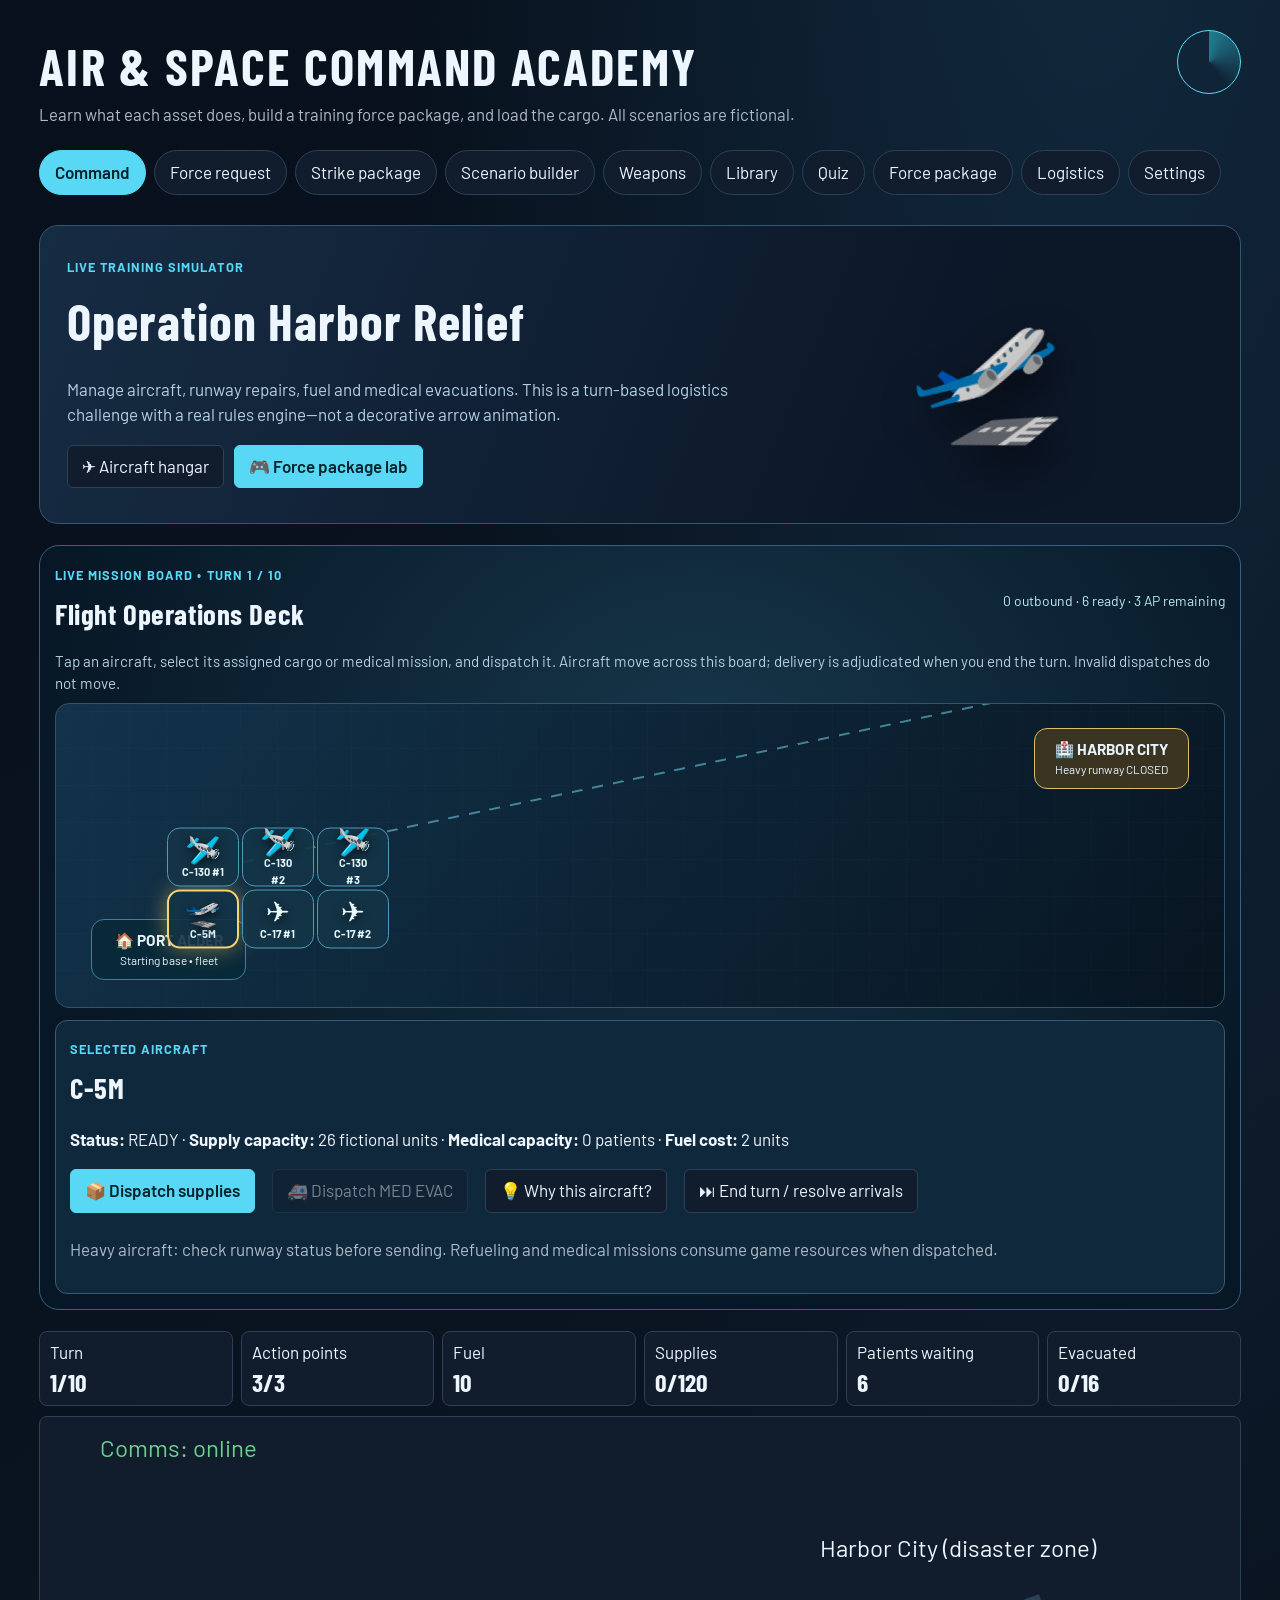
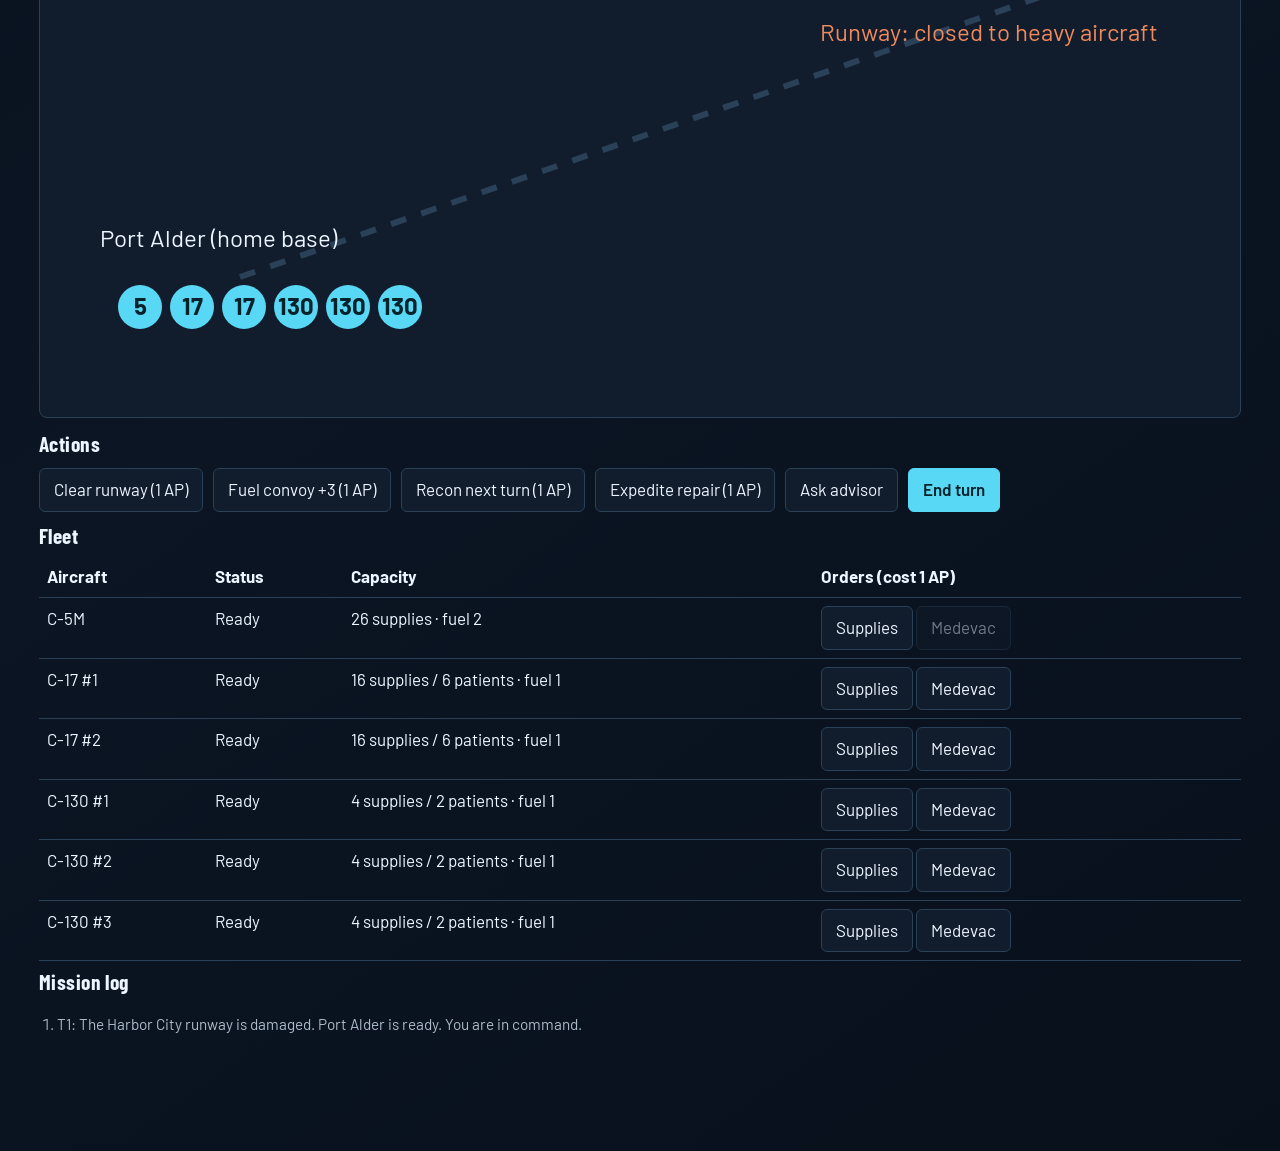
==== opt.html @ 73f82ad6 "Add playable opt.html flight operations game alongside index.html" ====
<!DOCTYPE html>
<html lang="en"><head><meta charset="utf-8"><title>Flight Operations | Air & Space Command Academy</title>
<meta name="viewport" content="width=device-width, initial-scale=1, viewport-fit=cover">
<link rel="stylesheet" href="https://fonts.googleapis.com/css2?family=Barlow+Condensed:wght@600;700&family=Barlow:wght@400;500;600&display=swap">
<style>
:root{--bg:#0b121b;--panel:#141e2b;--line:#2a3a4d;--tx:#e6edf5;--mut:#9fb0c4;--acc:#35d0e6;--ok:#6fcf8f;--bad:#f08a5d;--warn:#e8c75a;--fs:17px;color-scheme:dark;box-sizing:border-box;padding-top:env(safe-area-inset-top,0px);padding-bottom:env(safe-area-inset-bottom,0px)}
@media(prefers-color-scheme:dark){:root:not([data-theme=light]){--bg:#0b121b}}
:root[data-theme=light]{--bg:#eef2f6;--panel:#fff;--line:#c5d0dc;--tx:#14202e;--mut:#4a5d72;--acc:#066f82;--ok:#18793c;--bad:#b4491c;--warn:#8a6a00;color-scheme:light}
*{box-sizing:border-box}html{scroll-padding-top:env(safe-area-inset-top,0px)}
body{margin:0;background:var(--bg);color:var(--tx);font:var(--fs)/1.5 Barlow,system-ui,sans-serif}
h1,h2,h3{font-family:'Barlow Condensed',Impact,sans-serif;letter-spacing:.02em;margin:.2em 0}
h1{font-size:2.3em;line-height:1}h2{font-size:1.7em}h3{font-size:1.25em}
header{padding:18px 16px 8px;max-width:1100px;margin:auto}
header p{color:var(--mut);margin:.2em 0 0}
nav{display:flex;gap:6px;flex-wrap:wrap;max-width:1100px;margin:8px auto;padding:0 16px}
button,select{font:inherit;color:var(--tx);background:var(--panel);border:1px solid var(--line);border-radius:6px;padding:8px 14px;cursor:pointer}
button:hover{border-color:var(--acc)}button:focus-visible,select:focus-visible,[tabindex]:focus-visible{outline:3px solid var(--acc);outline-offset:2px}
button.on{background:var(--acc);color:#04222a;border-color:var(--acc);font-weight:600}
button:disabled{opacity:.45;cursor:not-allowed}
main{max-width:1100px;margin:auto;padding:8px 16px 60px}
.grid{display:grid;gap:12px;grid-template-columns:repeat(auto-fill,minmax(230px,1fr))}
.card{background:var(--panel);border:1px solid var(--line);border-radius:8px;padding:14px}
.card.sel{border-color:var(--acc)}
.tag{display:inline-block;font-size:.78em;padding:1px 8px;border:1px solid var(--line);border-radius:99px;color:var(--mut);margin:0 4px 4px 0}
.ok{color:var(--ok)}.bad{color:var(--bad)}.warn{color:var(--warn)}.mut{color:var(--mut)}
.row{display:flex;gap:10px;flex-wrap:wrap;align-items:center;margin:8px 0}
.two{display:grid;gap:14px;grid-template-columns:1fr 1fr}@media(max-width:720px){.two{grid-template-columns:1fr}}
.bar{height:14px;background:var(--line);border-radius:7px;overflow:hidden}.bar i{display:block;height:100%;background:var(--acc);transition:width .25s}
.bar i.over{background:var(--bad)}
table{width:100%;border-collapse:collapse}th,td{border-bottom:1px solid var(--line);padding:8px;text-align:left;vertical-align:top}
.opt{display:block;width:100%;text-align:left;margin:6px 0}
.opt.right{border-color:var(--ok)}.opt.wrong{border-color:var(--bad)}
.radar{width:64px;height:64px;border-radius:50%;border:1px solid var(--acc);background:conic-gradient(from 0deg,rgba(53,208,230,.5),transparent 40%);animation:sw 4s linear infinite;float:right}
@keyframes sw{to{transform:rotate(360deg)}}
.rm .radar{animation:none}@media(prefers-reduced-motion:reduce){.radar{animation:none}}
.rm .radar{animation:none}
.plane{transition:transform 1.6s ease-in-out}
.hud{display:grid;gap:8px;grid-template-columns:repeat(auto-fit,minmax(120px,1fr));margin-bottom:10px}.hud div{background:var(--panel);border:1px solid var(--line);border-radius:8px;padding:8px 10px}.hud b{display:block;font:700 1.5em 'Barlow Condensed',sans-serif}
.ev{border-left:4px solid var(--warn);background:var(--panel);padding:10px 14px;margin:8px 0;border-radius:0 8px 8px 0}.tip{border-left-color:var(--acc)}
.log{max-height:190px;overflow:auto;font-size:.9em;color:var(--mut);padding-left:18px}
.map{background:var(--panel);border:1px solid var(--line);border-radius:8px}.map text{fill:var(--tx);font:12px Barlow,sans-serif}

/* Air & Space Academy visual upgrade — aircraft imagery with accessible fallbacks */
:root{--bg:#080f1a;--panel:#111d2d;--line:#2a4158;--acc:#59d8f6;--tx:#edf5ff;--mut:#adbbca}
body{background:radial-gradient(ellipse at 85% -10%,rgba(40,105,146,.28),transparent 46%),linear-gradient(145deg,#07101b,#0b1523 60%,#08101b);min-height:100vh}
header{max-width:1250px;padding:30px 24px 15px}header h1{font-size:clamp(2.2rem,4vw,4.1rem);letter-spacing:.045em;text-transform:uppercase}header p{font-size:1.05rem}
nav,main{max-width:1250px}nav{gap:8px;padding:0 24px;margin-bottom:12px}nav button{border-radius:999px;padding:9px 15px}main{padding:18px 24px 100px}
.card{border-radius:15px;padding:18px;background:linear-gradient(145deg,rgba(24,42,61,.98),rgba(15,28,44,.98));box-shadow:0 10px 30px #0002}
button{transition:transform .16s,border-color .15s,background .15s}button:hover:not(:disabled){transform:translateY(-2px)}
.aircraft-grid{display:grid;grid-template-columns:repeat(auto-fit,minmax(265px,1fr));gap:17px;margin:18px 0}
.aircraft-card{padding:0;overflow:hidden;display:flex;flex-direction:column;min-height:385px;transition:transform .2s,box-shadow .2s}
.aircraft-card:hover{transform:translateY(-4px);box-shadow:0 20px 44px #0006}
.aircraft-photo{width:100%;height:175px;object-fit:cover;display:block;background:linear-gradient(145deg,#253951,#07101d)}
.aircraft-photo[hidden]{display:none}
.photo-wrap{position:relative;height:175px;overflow:hidden;background:radial-gradient(circle at 70% 10%,#345c7d,#0d1a2a 68%)}
.photo-fallback{position:absolute;inset:0;display:flex;align-items:center;justify-content:center;flex-direction:column;gap:8px;color:#d1e8fa}
.photo-fallback .silhouette{font-size:4.8rem;line-height:1;filter:drop-shadow(0 10px 16px #0008)}
.photo-wrap.has-image .photo-fallback{display:none}
.photo-credit{position:absolute;bottom:7px;right:9px;background:#0009;color:white;padding:2px 6px;border-radius:5px;font-size:.65rem}
.ac-body{padding:15px 16px;flex:1;display:flex;flex-direction:column;gap:6px}.ac-body h3{font-size:1.45rem;margin:0}
.ac-body p{margin:3px 0;font-size:.92rem}.ac-actions{margin-top:auto;padding-top:8px}
.pro-con{display:grid;grid-template-columns:1fr 1fr;gap:8px;margin:7px 0}.pro-con div{padding:9px;border:1px solid var(--line);border-radius:9px;font-size:.82rem;line-height:1.35}.pro-con .positive{background:#14382855}.pro-con .negative{background:#462b2355}
.ac-role{color:var(--acc);font-size:.8rem;font-weight:700;letter-spacing:.08em;text-transform:uppercase}
.ac-hero{padding:27px;border:1px solid #335673;border-radius:19px;background:linear-gradient(112deg,#162c43,#0c1728 75%);display:grid;grid-template-columns:1.5fr 1fr;gap:15px;align-items:center;margin-bottom:21px;overflow:hidden}
.ac-hero h2{font-size:clamp(1.9rem,4vw,3.2rem);margin:4px 0}.ac-hero p{color:#b4d0e4}.ac-hero-art{font-size:8rem;text-align:center;transform:rotate(-15deg);text-shadow:0 20px 40px #0009}
.mini-grid{display:grid;grid-template-columns:repeat(auto-fit,minmax(160px,1fr));gap:10px;margin:10px 0 20px}
.mini-grid button{padding:12px;text-align:left;border-radius:12px}.mini-grid .photo-wrap{height:105px;border-radius:8px;margin-bottom:9px}.mini-grid .photo-fallback .silhouette{font-size:3rem}
.glass-modal{position:fixed;inset:0;background:#02080dcc;z-index:100;display:flex;align-items:center;justify-content:center;padding:18px;backdrop-filter:blur(8px)}
.glass-modal .modal-panel{width:min(720px,100%);max-height:94vh;overflow:auto;border:1px solid #46748f;border-radius:20px;background:#122236;box-shadow:0 40px 100px #000c;padding:22px}
.glass-modal .photo-wrap{height:260px;border-radius:13px;margin:10px 0 15px}
.glass-modal .photo-fallback .silhouette{font-size:6rem}
.modal-head{display:flex;align-items:center;justify-content:space-between;gap:10px}
.toast-area{position:fixed;bottom:20px;right:20px;z-index:120;max-width:min(420px,90vw);pointer-events:none}.game-toast{background:#193a4b;border:1px solid #59d8f6;border-radius:13px;padding:13px 16px;margin-top:8px;box-shadow:0 16px 36px #0008;animation:toastin .24s ease both}
@keyframes toastin{from{transform:translateY(18px);opacity:0}to{transform:none;opacity:1}}
.stage-panel{padding:13px;border:1px solid #315371;border-radius:12px;background:#0b2031;margin:12px 0}
.stage-panel h3{margin-bottom:6px}.tag{border-color:#3e5a74}
.game-flag{background:linear-gradient(100deg,#204b66,#0e253b);padding:12px;border-radius:10px;margin:14px 0}
@media(max-width:700px){.ac-hero{grid-template-columns:1fr}.ac-hero-art{display:none}main{padding:12px 13px 70px}.pro-con{grid-template-columns:1fr}.aircraft-grid{grid-template-columns:1fr}header{padding:20px 14px 12px}}
@media(prefers-reduced-motion:reduce){.aircraft-card,.game-toast,button{animation:none;transition:none!important}}

/* Animated logistics flight deck: aircraft positions reflect the turn-based rules state. */
.flight-deck{margin:15px 0 21px;border:1px solid #37617e;background:radial-gradient(ellipse at 55% 28%,#17374b,#071725 72%);border-radius:20px;padding:15px;overflow:hidden}
.flight-deck h3{font-size:1.7em}.flight-deck-header{display:flex;flex-wrap:wrap;justify-content:space-between;gap:10px;align-items:center}
.flight-stage{position:relative;min-height:305px;border-radius:14px;background:repeating-linear-gradient(0deg,transparent,transparent 36px,#ffffff07 37px),repeating-linear-gradient(90deg,transparent,transparent 36px,#ffffff07 37px),linear-gradient(125deg,#12334b,#081521);border:1px solid #31556c;overflow:hidden}
.flight-route{position:absolute;left:16%;top:52%;width:69%;height:2px;background:repeating-linear-gradient(90deg,#76d9ee 0,#76d9ee 11px,transparent 11px,transparent 21px);transform:rotate(-12deg);opacity:.53;transform-origin:left}
.airbase-node{position:absolute;left:3%;bottom:9%;width:26%;max-width:155px;text-align:center;border:1px solid #37839a;border-radius:13px;background:#082939e8;padding:9px;color:#e7f4ff}
.airbase-node.destination{left:auto;right:3%;top:8%;bottom:auto;border-color:#ddbb68;background:#423820df}
.airbase-node strong{display:block;font-size:.9em}.airbase-node small{display:block;font-size:.7em}
.flight-token{position:absolute;width:72px;height:59px;border:1px solid #4f9bb7;border-radius:13px;color:#e7fbff;background:#143447e8;display:flex;flex-direction:column;align-items:center;justify-content:center;cursor:pointer;transform:translate(-50%,-50%);transition:box-shadow .2s,border-color .2s;z-index:2}
.flight-token:hover,.flight-token:focus-visible{box-shadow:0 0 0 3px #55d0e788;border-color:#8eebf7}.flight-token.selected{border:2px solid #f8d374;box-shadow:0 0 22px #f8d37477}
.flight-token .jet{font-size:1.8rem;line-height:1;display:block;filter:drop-shadow(0 3px 4px #0009)}.flight-token small{font-weight:700;font-size:.69rem}
.flight-token.outbound{animation:flyout 3.2s ease-in-out both;border-color:#6acb86}.flight-token.returning{animation:flyback 2.4s ease-in-out both;border-color:#f1cb71}
@keyframes flyout{from{left:19%;top:71%}to{left:78%;top:34%}}
@keyframes flyback{from{left:78%;top:34%}to{left:19%;top:71%}}
@media(prefers-reduced-motion:reduce){.flight-token.outbound,.flight-token.returning,.rm .flight-token{animation:none!important}}
.flight-detail{border:1px solid #395a72;border-radius:12px;padding:14px;background:#10283b;margin-top:12px}
.flight-detail button{margin-right:7px;margin-bottom:7px}.flight-hint{margin:8px 0;color:#b7cfdf;font-size:.89em}
.flight-status{font-size:.82em;color:#bce9f2}
@media(max-width:650px){.flight-stage{min-height:265px}.airbase-node{font-size:.7em;width:31%}.flight-token{width:56px;height:51px}.flight-token .jet{font-size:1.35rem}.flight-token small{font-size:.6rem}}
</style></head><body>
<header><div class="radar" aria-hidden="true"></div><h1>Air &amp; Space Command Academy</h1>
<p>Learn what each asset does, build a training force package, and load the cargo. All scenarios are fictional.</p></header>
<nav id="nav" aria-label="Main"></nav>
<main id="app" aria-live="polite"></main>
<script>
/* ---------- DATA (public-source facts only; unknowns are marked) ---------- */
const A=[
["f16","F-16 Fighting Falcon","Fighters","Multirole fighter","A flexible fighter.","fighter","Flexible; many mission types.","Short on range compared with big aircraft; needs tankers for long trips.","Fuel, maintenance, communications"],
["f15c","F-15C Eagle","Fighters","Air superiority","Fights other aircraft in the air.","fighter","Built to win air-to-air fights.","Not a cargo or ground-support aircraft.","Fuel, airborne warning, communications"],
["f15e","F-15E Strike Eagle","Fighters","Multirole strike","Fighter and ground-strike aircraft.","fighter","Does air-to-air and ground attack.","Heavier and more support-hungry than a single-role fighter.","Fuel, maintenance, communications"],
["f22","F-22 Raptor","Fighters","Air dominance (stealth)","Stealth fighter that wins the air fight.","fighter","Stealth and sensors.","Limited numbers; high support demand.","Fuel, maintenance, command and control"],
["f35","F-35 Lightning II","Fighters","Stealth multirole","Stealth fighter with advanced sensors.","fighter","Stealth plus strong sensors and data sharing.","Complex maintenance.","Fuel, maintenance, data links"],
["a10","A-10 Thunderbolt II","Fighters","Close air support","Helps troops on the ground.","fighter","Built to support ground forces.","Needs a friendly air picture; not for contested skies.","Fuel, ground coordination"],
["mq9","MQ-9 Reaper","ISR","ISR and strike","Uncrewed aircraft that watches, and can carry weapons.","isr","Long endurance without a crew onboard.","Slow; needs communications links.","Ground control, communications"],
["u2","U-2S Dragon Lady","ISR","High-altitude reconnaissance","The high flyer.","isr","Very high altitude viewpoint.","Demanding to fly and support.","Ground station, maintenance"],
["rc135","RC-135V/W Rivet Joint","ISR","Signals intelligence","Collects electronic signals.","isr","Detects, identifies and locates emissions.","Cannot see ground vehicles.","Fuel, analysts, communications"],
["rc135s","RC-135S Cobra Ball","ISR","Ballistic missile intelligence","Watches missiles in flight.","isr","Specialized missile-flight collection.","Narrow mission set.","Fuel, analysts"],
["e3","E-3 AWACS","Command & control","Airborne warning and control","Eyes in the sky: watches aircraft.","c2","Wide air picture and battle management.","Large, high-value aircraft needing protection.","Tankers, fighters, communications"],
["e7","E-7 Wedgetail","Command & control","Airborne early warning and control","Modern flying radar.","c2","Modern radar and battle management.","Not in older exercises such as historical AFEX.","Tankers, communications"],
["b52","B-52H Stratofortress","Bombers","Long-range strategic bomber","Large, long-range bomber.","bomber","Very long range.","Needs tankers and a defended airspace.","Fuel, maintenance"],
["b1","B-1B Lancer","Bombers","Supersonic conventional bomber","Fast heavy bomber.","bomber","Speed and large payload.","Needs tankers and maintenance.","Fuel, maintenance"],
["b2","B-2 Spirit","Bombers","Stealth bomber","Harder-to-detect bomber.","bomber","Low observable.","Few aircraft; heavy upkeep.","Maintenance, shelters"],
["b21","B-21 Raider","Bombers","Next-generation stealth bomber","Future stealth bomber. Payload: Not publicly disclosed.","bomber","Future capability.","Many specifications: Not publicly disclosed.","Not publicly disclosed"],
["c5","C-5M Super Galaxy","Mobility","Oversized strategic airlift","Carries the biggest loads. Published max payload: 281,001 lb.","airlift","Oversized cargo; nose and rear loading.","Needs large airfields and lots of support. Max payload is not on every flight.","Large runway, cargo handlers"],
["c17","C-17 Globemaster III","Mobility","Strategic and tactical airlift","Heavy lifter that can use shorter runways. Published max payload: 170,900 lb.","airlift medevac","Heavy cargo with more airfield flexibility.","Carries less than a C-5.","Runway, cargo handlers"],
["c130","C-130J-30 Super Hercules","Mobility","Tactical airlift","Smaller airlifter for rough, short fields. Published max payload: 44,000 lb.","airlift","Works at austere airfields.","Small payload; no oversized cargo.","Cargo handlers"],
["kc135","KC-135 Stratotanker","Mobility","Aerial refueling","Gas station in the sky.","tanker","Extends range of other aircraft.","Fuel must be managed; needs a safe track.","Fuel, airfield"],
["kc46","KC-46A Pegasus","Mobility","Refueling, cargo, aeromedical","Tanker that can also carry cargo and patients. Fuel 212,299 lb; cargo up to 65,000 lb.","tanker airlift medevac","Several jobs in one airframe.","Fuel and cargo trade off.","Fuel, airfield"],
["hh60","HH-60G Pave Hawk","Mobility","Combat rescue","Helicopter that brings isolated people home.","rescue","Reaches people with no runway.","Short range; needs refueling and escort.","Tanker, medical reception"],
["cv22","CV-22 Osprey","Mobility","Special operations transport","Tiltrotor: flies far like a plane, lands like a helicopter.","rescue airlift","Long-range tiltrotor.","Small cargo capacity.","Tanker, maintenance"],
["gps","GPS","Space","Position, navigation, timing","Answers: where am I?","space","Global position and timing.","A receiver needs signals from at least four satellites.","Receivers, ground control"],
["sbirs","SBIRS","Space","Missile warning","Detects missile launches.","space","Early warning from orbit.","Warns; it does not communicate or navigate.","Ground processing"],
["aehf","AEHF","Space","Protected satellite communications","Secure, jam-resistant satellite comms.","comms","Anti-jam; resilient.","Needs compatible terminals.","Ground terminals"],
["l16","Link 16","Space","Tactical data sharing","Shared tactical picture.","comms","Encrypted, jam-resistant data sharing.","Mostly line-of-sight; platforms need terminals.","Compatible terminals"]
].map(a=>({id:a[0],name:a[1],cat:a[2],job:a[3],easy:a[4],tags:a[5].split(" "),pro:a[6],con:a[7],sup:a[8]}));
const byId=Object.fromEntries(A.map(a=>[a.id,a]));
const CATS=["All",...new Set(A.map(a=>a.cat))];
const MISSIONS=[
{t:"Humanitarian disaster relief",b:"A fictional storm has cut road access to a coastal region. Deliver food, water and medical supplies and move the injured.",need:[["airlift","Airlift to move supplies"],["medevac","Aeromedical capability for patients"],["comms","Communications so receiving teams are coordinated"]],bad:["fighter","bomber"]},
{t:"ISR collection",b:"A commander needs long-endurance observation of a fictional region, with findings reported quickly.",need:[["isr","A collection asset"],["c2","Command and control to manage the picture"],["comms","A communications path to deliver the report"]],bad:["bomber","airlift"]},
{t:"Personnel recovery",b:"A fictional crew is isolated far from any runway. Recover them and get them to medical care.",need:[["rescue","A recovery asset"],["tanker","Refueling to extend reach"],["isr","ISR to locate the people"],["c2","Command and control to coordinate"]],bad:["bomber"]}];
const CARGO=[["Water pallets",30000,0],["Food pallets",24000,0],["Medical supplies",8000,0],["Generator set",12000,0],["Tall utility vehicle",20000,1],["Heavy loader",90000,1],["Field kitchen",14000,0]];
const CAP={c5:281001,c17:170900,c130:44000};
const AF={maj:["Major airfield","Accepts all three aircraft.",["c5","c17","c130"],0],sh:["Short regional runway","C-17 and C-130 only.",["c17","c130"],0],aus:["Austere strip","C-130 only.",["c130"],0]};

/* ---------- STATE ---------- */
const $=s=>document.querySelector(s);
let P={best:0,answered:0,correct:0,missed:[],text:17,rm:0,light:0};
try{Object.assign(P,JSON.parse(localStorage.getItem("asa")||"{}"))}catch(e){}
const save=()=>{try{localStorage.setItem("asa",JSON.stringify(P))}catch(e){}};
const S={view:"cmd",cat:"All",open:null,beg:true,cmp:[],q:null,m:0,picks:[],res:null,ac:"c130",af:"maj",load:[],lres:null};
const esc=s=>String(s).replace(/[&<>"]/g,c=>({"&":"&amp;","<":"&lt;",">":"&gt;",'"':"&quot;"}[c]));
const lb=n=>n.toLocaleString("en-US")+" lb";
const shuf=a=>{a=a.slice();for(let i=a.length-1;i>0;i--){const j=Math.random()*(i+1)|0;[a[i],a[j]]=[a[j],a[i]]}return a};
function apply(){document.documentElement.style.setProperty("--fs",P.text+"px");document.documentElement.dataset.theme=P.light?"light":"dark";document.body.classList.toggle("rm",!!P.rm)}

/* ---------- VIEWS ---------- */
const V={
hangar(){const list=A.filter(a=>S.cat=="All"||a.cat==S.cat);
let h=`<div class="row"><label>Category <select data-chg="cat">${CATS.map(c=>`<option${c==S.cat?" selected":""}>${c}</option>`).join("")}</select></label>
<button data-act="beg" class="${S.beg?"on":""}" aria-pressed="${S.beg}">Beginner explanations: ${S.beg?"on":"off"}</button></div>`;
if(S.cmp.length)h+=cmpTable();
h+=`<div class="grid">`+list.map(a=>`<div class="card ${S.open==a.id?"sel":""}"><h3>${esc(a.name)}</h3><span class="tag">${a.cat}</span>
<p>${S.beg?esc(a.easy):esc(a.job)}</p><div class="row"><button data-act="open" data-id="${a.id}">Inspect</button>
<button data-act="cmp" data-id="${a.id}" aria-pressed="${S.cmp.includes(a.id)}" class="${S.cmp.includes(a.id)?"on":""}">${S.cmp.includes(a.id)?"Remove":"Compare"}</button></div></div>`).join("")+`</div>`;
if(S.open){const a=byId[S.open];h+=`<div class="card" style="margin-top:14px" id="detail" tabindex="-1"><h2>${esc(a.name)}</h2>
<p><b>Job:</b> ${esc(a.job)}</p><p><b>In plain English:</b> ${esc(a.easy)}</p>
<div class="two"><div><h3 class="ok">Good at</h3><p>${esc(a.pro)}</p></div><div><h3 class="bad">Limitations</h3><p>${esc(a.con)}</p></div></div>
<p><b>Support it needs:</b> ${esc(a.sup)}</p><p class="mut">Where a figure is not listed, it is not publicly disclosed here. Verify numbers against official sources before using them in class.</p>
<div class="row"><button data-act="quizone" data-id="${a.id}">Test me on this</button><button data-act="close">Close</button></div></div>`}
return h},
quiz(){const q=S.q;
if(!q)return `<div class="card"><h2>Quiz</h2><p>Best score: ${P.best}% · Lifetime: ${P.correct}/${P.answered} correct</p><div class="row"><button class="on" data-act="qstart">Start 10 questions</button>${P.missed.length?`<button data-act="qmissed">Review ${P.missed.length} missed</button>`:""}</div></div>`;
if(q.i>=q.items.length){const pct=Math.round(q.score/q.items.length*100);return `<div class="card"><h2>Finished: ${q.score}/${q.items.length} (${pct}%)</h2><p>${pct>=80?"Strong work. Try the force package builder next.":"Review the missed assets in the Library, then retry."}</p><div class="row"><button class="on" data-act="qstart">Try again</button><button data-act="qclose">Done</button></div></div>`}
const it=q.items[q.i],a=byId[it.id];
return `<div class="card"><p class="mut">Question ${q.i+1} of ${q.items.length}</p><h2>What is the primary job of the ${esc(a.name)}?</h2>
${it.opts.map((o,k)=>{const L="ABCD"[k];let c="";if(q.done){if(o==a.job)c="right";else if(k==q.pick)c="wrong"}
return `<button class="opt ${c}" data-act="ans" data-k="${k}" ${q.done?"disabled":""}>${L}. ${esc(o)}</button>`}).join("")}
${q.done?`<p class="${q.pick!=null&&it.opts[q.pick]==a.job?"ok":"bad"}"><b>${it.opts[q.pick]==a.job?"Correct.":"Not quite."}</b> ${esc(a.easy)} Limitation to remember: ${esc(a.con)}</p><div class="row">${q.i>0?`<button data-act="qprev">Previous</button>`:""}<button class="on" data-act="qnext">Next</button></div>`:`<p class="mut">Pick the best answer. The explanation appears after you submit.</p>`}</div>`},
build(){const m=MISSIONS[S.m];
let h=`<div class="row"><label>Mission <select data-chg="m">${MISSIONS.map((x,i)=>`<option value="${i}"${i==S.m?" selected":""}>${x.t}</option>`).join("")}</select></label></div>
<div class="card"><h3>Brief</h3><p>${m.b}</p><p class="mut">Needs: ${m.need.map(n=>n[1]).join("; ")}.</p></div>
<h3>Your package (${S.picks.length})</h3><div class="row">${S.picks.length?S.picks.map(id=>`<button data-act="pick" data-id="${id}" class="on">${esc(byId[id].name)} ✕</button>`).join(""):`<span class="mut">Select assets below. Activate a selected asset to remove it.</span>`}</div>
<div class="row"><button class="on" data-act="assess" ${S.picks.length?"":"disabled"}>Submit for assessment</button><button data-act="clearpk">Clear</button></div>`;
if(S.res)h+=S.res;
h+=`<h3>Available assets</h3><div class="row">`+A.map(a=>`<button data-act="pick" data-id="${a.id}" aria-pressed="${S.picks.includes(a.id)}" class="${S.picks.includes(a.id)?"on":""}">${esc(a.name)}</button>`).join("")+`</div>`;return h},
logi(){const ac=S.ac,af=AF[S.af],cap=CAP[ac],tot=S.load.reduce((s,i)=>s+CARGO[i][1],0),pct=Math.min(100,tot/cap*100);
const ok=af[2].includes(ac);
let h=`<div class="row"><label>Aircraft <select data-chg="ac">${[["c5","C-5M"],["c17","C-17"],["c130","C-130J-30"]].map(x=>`<option value="${x[0]}"${x[0]==ac?" selected":""}>${x[1]}</option>`).join("")}</select></label>
<label>Destination <select data-chg="af">${Object.entries(AF).map(([k,v])=>`<option value="${k}"${k==S.af?" selected":""}>${v[0]}</option>`).join("")}</select></label></div>
<p class="${ok?"ok":"bad"}">${af[0]}: ${af[1]} ${ok?"This aircraft can land here.":"This aircraft cannot land here."}</p>
<p>Load: <b>${lb(tot)}</b> of ${lb(cap)} published maximum payload. <span class="mut">Cargo weights here are fictional; real payload varies by flight.</span></p>
<div class="bar" role="progressbar" aria-valuenow="${Math.round(pct)}" aria-valuemin="0" aria-valuemax="100"><i class="${tot>cap?"over":""}" style="width:${pct}%"></i></div>
<div class="grid" style="margin-top:12px">`+CARGO.map((c,i)=>{const on=S.load.includes(i);return `<div class="card ${on?"sel":""}"><b>${c[0]}</b><br>${lb(c[1])} ${c[2]?`<span class="tag">oversized</span>`:""}<div class="row"><button data-act="load" data-i="${i}" class="${on?"on":""}">${on?"Unload":"Load"}</button></div></div>`}).join("")+`</div>
<div class="row"><button class="on" data-act="launch" ${S.load.length?"":"disabled"}>Launch mission</button><button data-act="clearload">Clear load</button></div>`;
if(S.lres)h+=S.lres;
return h},
cmd(){return cmdView()},
settings(){return `<div class="card"><h2>Settings</h2><div class="row"><button data-act="tsm">Text smaller</button><button data-act="tlg">Text larger</button><span class="mut">Size ${P.text}px</span></div>
<div class="row"><button data-act="rm" aria-pressed="${!!P.rm}" class="${P.rm?"on":""}">Reduced motion: ${P.rm?"on":"off"}</button><button data-act="light" aria-pressed="${!!P.light}" class="${P.light?"on":""}">Light theme: ${P.light?"on":"off"}</button></div>
<div class="row"><button data-act="reset">Reset saved progress</button></div></div>
<div class="card" style="margin-top:12px"><h3>Roadmap</h3><p>This build covers the first milestone: library, compare, quiz, package builder and logistics. Next: 3D hangar, scenario files, simulation with seeded events, multiplayer.</p><p class="mut">Public build contains only fictional scenarios. Keep restricted exercise materials out of it.</p></div>`}
};
function cmpTable(){const rows=[["Job","job"],["Plain English","easy"],["Good at","pro"],["Limitations","con"],["Needs","sup"]];
return `<div class="card" style="margin-bottom:12px;overflow-x:auto"><h3>Comparison</h3><table><tr><th></th>${S.cmp.map(id=>`<th>${esc(byId[id].name)}</th>`).join("")}</tr>${rows.map(r=>`<tr><th>${r[0]}</th>${S.cmp.map(id=>`<td>${esc(byId[id][r[1]])}</td>`).join("")}</tr>`).join("")}</table></div>`}

/* ---------- RULES ---------- */
function assess(){const m=MISSIONS[S.m],cov=new Set(S.picks.flatMap(id=>byId[id].tags));
const got=m.need.filter(n=>cov.has(n[0])),miss=m.need.filter(n=>!cov.has(n[0]));
const needT=m.need.map(n=>n[0]);
const extra=S.picks.filter(id=>byId[id].tags.some(t=>m.bad.includes(t))||!byId[id].tags.some(t=>needT.includes(t)));
const score=Math.round(got.length/m.need.length*100-extra.length*10);
S.res=`<div class="card" style="margin:12px 0"><h3>Assessment: ${Math.max(0,score)}%</h3>
<p class="ok"><b>Matches the mission:</b> ${got.length?got.map(n=>n[1]).join("; "):"none yet"}.</p>
<p class="bad"><b>Missing:</b> ${miss.length?miss.map(n=>n[1]).join("; "):"nothing required."}</p>
<p class="warn"><b>Little value here:</b> ${extra.length?extra.map(id=>byId[id].name).join(", ")+". These add little to this objective.":"none."}</p>
<p class="mut">Training feedback only. Real packages depend on orders, threats and available specifications.</p></div>`}
function launch(){const ac=S.ac,af=AF[S.af],cap=CAP[ac],tot=S.load.reduce((s,i)=>s+CARGO[i][1],0),errs=[];
if(!af[2].includes(ac))errs.push(`The ${byId[ac].name} cannot operate from the ${af[0].toLowerCase()}.`);
if(tot>cap)errs.push(`Load is ${lb(tot-cap)} over the payload limit.`);
if(ac=="c130"&&S.load.some(i=>CARGO[i][2]))errs.push("Oversized cargo does not fit a C-130J-30 in this game.");
if(errs.length){S.lres=`<div class="card" style="margin-top:12px"><h3 class="bad">Launch rejected</h3><ul>${errs.map(e=>`<li>${e}</li>`).join("")}</ul><p>Nothing departed. Change the aircraft, destination or load and try again.</p></div>`;return}
S.lres=`<div class="card" style="margin-top:12px"><h3 class="ok">Delivered</h3><svg viewBox="0 0 400 60" width="100%" role="img" aria-label="Aircraft flying from origin to destination"><line x1="20" y1="40" x2="380" y2="40" stroke="var(--line)" stroke-dasharray="4"/><g class="plane" id="pl" style="transform:translateX(0)"><path d="M10 40 l22-8 l-4 8 l4 8z" fill="var(--acc)"/></g></svg>
<p>${S.load.length} items, ${lb(tot)}, delivered once. Inventory updated.</p><p class="mut">Takeaway: the best aircraft depends on cargo, runway and support, not just maximum payload.</p></div>`;
S.anim=1}

/* ---------- QUIZ ---------- */
function mkQ(ids){const items=shuf(ids).slice(0,10).map(id=>{const a=byId[id];const others=shuf([...new Set(A.filter(x=>x.job!=a.job).map(x=>x.job))]).slice(0,3);return{id,opts:shuf([a.job,...others])}});return{items,i:0,score:0,done:false,pick:null,ids}}

/* ---------- EVENTS ---------- */
document.addEventListener("click",e=>{const b=e.target.closest("[data-act],[data-v]");if(!b)return;
if(b.dataset.v){S.view=b.dataset.v;return draw()}
const a=b.dataset.act,id=b.dataset.id;
const F={
...CMDF,...FPF,...SBF,...FRF,beg:()=>S.beg=!S.beg,open:()=>{S.open=id;S.focus="detail"},close:()=>S.open=null,
cmp:()=>{S.cmp=S.cmp.includes(id)?S.cmp.filter(x=>x!=id):[...S.cmp,id].slice(-3)},
quizone:()=>{S.q=mkQ([id,...shuf(A.map(x=>x.id)).slice(0,9)]);S.q.items[0]=S.q.items.find(x=>x.id==id)||S.q.items[0];S.view="quiz"},
qstart:()=>S.q=mkQ(A.map(x=>x.id)),qmissed:()=>S.q=mkQ(P.missed),qclose:()=>S.q=null,
ans:()=>{const q=S.q;if(q.done)return;q.pick=+b.dataset.k;q.done=true;const it=q.items[q.i],ok=it.opts[q.pick]==byId[it.id].job;P.answered++;
if(ok){q.score++;P.correct++;P.missed=P.missed.filter(x=>x!=it.id)}else if(!P.missed.includes(it.id))P.missed.push(it.id);
if(q.i==q.items.length-1)P.best=Math.max(P.best,Math.round(q.score/q.items.length*100));save()},
qnext:()=>{S.q.i++;S.q.done=false;S.q.pick=null},qprev:()=>{S.q.i--;S.q.done=true},
pick:()=>{S.picks=S.picks.includes(id)?S.picks.filter(x=>x!=id):[...S.picks,id];S.res=null},clearpk:()=>{S.picks=[];S.res=null},assess,
load:()=>{const i=+b.dataset.i;S.load=S.load.includes(i)?S.load.filter(x=>x!=i):[...S.load,i];S.lres=null},clearload:()=>{S.load=[];S.lres=null},launch,
tsm:()=>{P.text=Math.max(14,P.text-1);save()},tlg:()=>{P.text=Math.min(26,P.text+1);save()},
rm:()=>{P.rm^=1;save()},light:()=>{P.light^=1;save()},
reset:()=>{if(confirm("Reset all saved progress?")){P={best:0,answered:0,correct:0,missed:[],text:17,rm:0,light:0};save()}}};
S.b=b;if(F[a]){F[a]();draw()}});
document.addEventListener("change",e=>{const k=e.target.dataset.chg;if(!k)return;const v=e.target.value;
if(k=="wa"){S.wa=v;S.ww=[]}if(k=="pm"){clearInterval(window.T);FP=newFP(+v)}if(k=="sd_t")S.sd.t=v;if(k=="sd_b")S.sd.b=v;if(k=="sd_e")S.sd.e=v;if(k=="frs")FR=newFR(+v);if(k.startsWith("frl:")){FR.load[k.slice(4)]=v;FR.res=null}if(k=="cat")S.cat=v;if(k=="m"){S.m=+v;S.res=null;S.picks=[]}if(k=="ac"){S.ac=v;S.lres=null}if(k=="af"){S.af=v;S.lres=null}draw()});

/* ---------- COMMAND GAME ---------- */
let G=null;
const rng=s=>()=>{s|=0;s=s+0x6D2B79F5|0;let t=Math.imul(s^s>>>15,1|s);t=t+Math.imul(t^t>>>7,61|t)^t;return((t^t>>>14)>>>0)/4294967296};
const EV=[{k:"storm",t:"Storm front: no flight can arrive this turn."},{k:"quake",t:"Aftershock: the Harbor City runway is closed again."},{k:"fault",t:"Maintenance fault: an idle aircraft is grounded for 2 turns."},{k:"surge",t:"Patient surge: 4 more casualties reported."},{k:"comms",t:"Communications outage: dispatching costs 2 AP until repaired."},{k:"gift",t:"Allied fuel donation: +3 fuel."}];
const FL=[["C-5M",26,0,2],["C-17 #1",16,6,1],["C-17 #2",16,6,1],["C-130 #1",4,2,1],["C-130 #2",4,2,1],["C-130 #3",4,2,1]];
const L=m=>G.log.unshift("T"+G.turn+": "+m);
function startTurn(){G.storm=false;G.ap=3;G.intel=null;const e=G.ev[G.turn];if(!e)return;L(e.t);
if(e.k=="storm")G.storm=true;if(e.k=="quake")G.rw=false;if(e.k=="surge")G.pat+=4;if(e.k=="comms")G.comms=false;if(e.k=="gift")G.fuel+=3;
if(e.k=="fault"){const c=G.ac.filter(a=>a.st=="idle");if(c.length){const a=c[G.r()*c.length|0];a.st="mx";a.w=2}}}
function newG(seed){const r=rng(seed),ev=[null];for(let t=1;t<=10;t++)ev.push(t>1&&r()<.65?EV[r()*EV.length|0]:null);
G={seed,turn:1,ap:3,fuel:10,sup:0,pat:6,evac:0,mor:0,rw:false,comms:true,storm:false,ev,r,log:[],intel:null,div:0,idle:0,apu:0,msg:"",over:false,ac:FL.map(f=>({n:f[0],cap:f[1],med:f[2],fc:f[3],st:"idle",job:"",w:0}))};
L("The Harbor City runway is damaged. Port Alder is ready. You are in command.")}
function endTurn(){if(G.over)return;G.apu+=G.ap;G.msg="";
G.ac.forEach(a=>{if(a.st=="back")a.st="idle";else if(a.st=="mx"&&--a.w<=0)a.st="idle"});
G.ac.forEach(a=>{if(a.st!="out")return;if(G.storm){L(a.n+" is holding for weather.");return}
if(a.cap>=16&&!G.rw){G.div++;L(a.n+" diverted: runway closed to heavy aircraft. Sortie wasted.");a.st="back";return}
if(a.job=="sup"){G.sup+=a.cap;L(a.n+" delivered "+a.cap+" supply units.")}else{const n=Math.min(a.med,G.pat);G.pat-=n;G.evac+=n;L(a.n+" evacuated "+n+" patients.")}a.st="back"});
G.pat+=2;if(G.pat>6){G.mor+=Math.ceil((G.pat-6)/3);L("Waiting patients are straining morale.")}
G.idle+=G.ac.filter(a=>a.st=="idle").length;
if(G.turn>=10){G.over=true;L("Mission window closed.");return}G.turn++;startTurn()}
function score(){const s=Math.min(100,G.sup/120*100),e=Math.min(100,G.evac/16*100),m=Math.max(0,100-G.mor*6);return{s:Math.round(s),e:Math.round(e),m:Math.round(m),t:Math.round(s*.5+e*.3+m*.2)}}
function hint(){if(!G.rw)return "Heavy aircraft (C-5, C-17) cannot land at Harbor City until engineers clear the runway. Clear it before sending them.";
if(!G.comms)return "Comms are down, so every dispatch costs 2 AP. Repair them.";if(G.fuel<3)return "Fuel is low. Order a fuel convoy before it limits your sorties.";
if(G.pat>=6)return "Patients are piling up. Send an aeromedical sortie: C-17s carry the most.";if(G.ac.some(a=>a.st=="mx"))return "An aircraft is in maintenance. Expedite repairs if you have spare AP.";
if(G.ac.some(a=>a.st=="idle"))return "Idle aircraft deliver nothing. Dispatch them while you have AP.";return "Everything is moving. Spend spare AP on recon to see next turn’s event."}
const CMDF={c_start:()=>newG(Math.random()*9999|0),c_replay:()=>newG(G.seed),c_quit:()=>G=null,c_end:endTurn,
c_go:()=>{const d=S.b.dataset,a=G.ac[+d.i],c=G.comms?1:2;G.msg="";
if(a.st!="idle")G.msg="That aircraft is not available.";else if(G.ap<c)G.msg="Not enough action points. End the turn.";else if(G.fuel<a.fc)G.msg="Not enough fuel. Order a fuel convoy.";
else{G.ap-=c;G.fuel-=a.fc;a.st="out";a.job=d.j;L(a.n+" departs with "+(d.j=="sup"?"supplies":"medical teams")+".")}},
c_clear:()=>{if(G.ap<1)return G.msg="No action points left.";G.ap--;G.rw=true;L("Engineers cleared the Harbor City runway.")},
c_comms:()=>{if(G.ap<1)return G.msg="No action points left.";G.ap--;G.comms=true;L("Communications restored.")},
c_fuel:()=>{if(G.ap<1)return G.msg="No action points left.";G.ap--;G.fuel+=3;L("Fuel convoy arrived: +3 fuel.")},
c_fix:()=>{const a=G.ac.find(x=>x.st=="mx");if(!a)return G.msg="No aircraft in maintenance.";if(G.ap<1)return G.msg="No action points left.";G.ap--;a.st="idle";L(a.n+" repaired early.")},
c_recon:()=>{if(G.ap<1)return G.msg="No action points left.";G.ap--;const e=G.ev[G.turn+1];G.intel=G.turn>=10?"Final turn: nothing beyond it.":e?e.t:"Quiet skies expected next turn.";L("Recon report: "+G.intel)},
c_hint:()=>G.msg="Advisor: "+hint()};
function cmdView(){
if(!G)return `<div class="card"><h2>Operation Harbor Relief</h2><p>A fictional cyclone has hit Harbor City. You command the air mobility response from Port Alder. You have <b>10 turns</b> and <b>3 action points (AP)</b> each turn.</p>
<ul><li>Deliver <b>120 supply units</b> and evacuate <b>16 patients</b>.</li><li>C-5 and C-17 need a cleared runway. C-130s can always land.</li><li>Fuel is limited. Storms, aftershocks and breakdowns will hit you.</li><li>Recon shows next turn’s event. Idle aircraft deliver nothing.</li></ul>
<div class="row"><button class="on" data-act="c_start">Take command</button></div><p class="mut">Training game with fictional rules. Payload ratios follow the published C-5M, C-17 and C-130J-30 figures.</p></div>`;
if(G.over){const s=score(),r=s.t>=80?["MISSION COMPLETE","ok"]:s.t>=55?["PARTIAL SUCCESS","warn"]:["MISSION NOT ACCOMPLISHED","bad"];
return `<div class="card"><h2 class="${r[1]}">${r[0]} · ${s.t}%</h2><p>Supplies ${G.sup}/120 (${s.s}%) · Patients ${G.evac}/16 (${s.e}%) · Morale ${s.m}% · Seed ${G.seed}</p>
<h3>Debrief</h3><ul>${G.div?`<li class="bad">${G.div} heavy sortie(s) were wasted on a closed runway. Check runway status before dispatching.</li>`:`<li class="ok">No sorties wasted on closed runways.</li>`}
<li>${G.apu?`You left ${G.apu} action points unused. Proactive commanders spend them on recon, repairs or fuel.`:`You used every action point.`}</li>
<li>${G.idle>12?`Aircraft sat idle for ${G.idle} aircraft-turns. Keep the fleet cycling.`:`Fleet utilization was strong.`}</li>
<li>${G.mor>6?`Patients waited too long. Aeromedical sorties protect morale.`:`Patient care kept morale stable.`}</li>
<li class="mut">Lesson: the C-5 moves the most per flight, but it needs a runway and burns more fuel. C-130s are slower to build a stockpile but go anywhere. The best choice depends on the conditions, not the biggest payload.</li></ul>
<div class="row"><button class="on" data-act="c_replay">Replay same seed</button><button data-act="c_start">New scenario</button><button data-act="c_quit">Exit</button></div>
<h3>Mission log</h3><ol class="log" style="max-height:none">${G.log.slice().reverse().map(x=>`<li>${esc(x)}</li>`).join("")}</ol></div>`}
const lx=(i,t)=>[100+(500-100)*t+i*6,230-(230-90)*t-i*4];
const tok=G.ac.map((a,i)=>{let x,y,c="var(--acc)";if(a.st=="idle"){x=50+i*26;y=245}else if(a.st=="mx"){x=50+i*26;y=275;c="var(--bad)"}else{[x,y]=lx(i,a.st=="out"?.6:.35);c=a.st=="out"?"var(--ok)":"var(--warn)"}
return `<g><circle cx="${x}" cy="${y}" r="11" fill="${c}"/><text x="${x}" y="${y+4}" text-anchor="middle" style="fill:#04222a;font-weight:700">${a.n.split(" ")[0].replace("C-","").replace("M","")}</text></g>`}).join("");
return `<div class="hud"><div>Turn<b>${G.turn}/10</b></div><div>Action points<b>${G.ap}/3</b></div><div>Fuel<b>${G.fuel}</b></div><div>Supplies<b>${G.sup}/120</b></div><div>Patients waiting<b class="${G.pat>6?"bad":""}">${G.pat}</b></div><div>Evacuated<b>${G.evac}/16</b></div></div>
${G.ev[G.turn]?`<div class="ev"><b>Event:</b> ${G.ev[G.turn].t}</div>`:""}${G.intel?`<div class="ev tip"><b>Recon:</b> ${G.intel}</div>`:""}${G.msg?`<div class="ev ${G.msg.startsWith("Advisor")?"tip":""}" role="alert">${esc(G.msg)}</div>`:""}
<svg class="map" viewBox="0 0 600 300" role="img" aria-label="Theater map: Port Alder to Harbor City"><line x1="100" y1="230" x2="500" y2="90" stroke="var(--line)" stroke-width="3" stroke-dasharray="8"/>
<text x="30" y="215">Port Alder (home base)</text><text x="390" y="70">Harbor City (disaster zone)</text><text x="390" y="112" style="fill:${G.rw?"var(--ok)":"var(--bad)"}">Runway: ${G.rw?"clear":"closed to heavy aircraft"}</text>
<text x="30" y="20" style="fill:${G.comms?"var(--ok)":"var(--bad)"}">Comms: ${G.comms?"online":"OUTAGE"}</text>${G.storm?`<text x="260" y="40" style="fill:var(--warn);font-size:16px">STORM: arrivals blocked</text>`:""}${tok}</svg>
<h3>Actions</h3><div class="row"><button data-act="c_clear" ${G.rw?"disabled":""}>Clear runway (1 AP)</button><button data-act="c_fuel">Fuel convoy +3 (1 AP)</button><button data-act="c_recon">Recon next turn (1 AP)</button>${G.comms?"":`<button data-act="c_comms">Repair comms (1 AP)</button>`}<button data-act="c_fix">Expedite repair (1 AP)</button><button data-act="c_hint">Ask advisor</button><button class="on" data-act="c_end">End turn</button></div>
<h3>Fleet</h3><table><tr><th>Aircraft</th><th>Status</th><th>Capacity</th><th>Orders (cost ${G.comms?1:2} AP)</th></tr>${G.ac.map((a,i)=>`<tr><td>${a.n}</td><td>${{idle:"Ready",out:"Outbound",back:"Returning",mx:"Maintenance"}[a.st]}</td><td>${a.cap} supplies${a.med?" / "+a.med+" patients":""} · fuel ${a.fc}</td><td><button data-act="c_go" data-i="${i}" data-j="sup" ${a.st=="idle"?"":"disabled"}>Supplies</button> <button data-act="c_go" data-i="${i}" data-j="med" ${a.st=="idle"&&a.med?"":"disabled"}>Medevac</button></td></tr>`).join("")}</table>
<h3>Mission log</h3><ol class="log" reversed>${G.log.slice(0,10).map(x=>`<li>${esc(x)}</li>`).join("")}</ol>`}
/* ---------- WEAPONS + 4-STEP PACKAGE ---------- */
const W={};[
["aim120","AIM-120 AMRAAM","Air-to-air missile","Engage aircraft beyond visual range","Active radar","f15c f15e f16 f22 f35","Radar missile for far-away jets.","Long reach; guides itself late in flight.","Air targets only; needs good targeting data."],
["aim9","AIM-9 Sidewinder","Air-to-air missile","Short-range engagement of aircraft","Infrared (heat-seeking)","f15c f15e f16 f22 f35 a10","Heat-seeking missile for close fights.","Passive guidance; agile at close range.","Short range; air targets only."],
["harm","AGM-88 HARM","Anti-radiation missile","Suppress or destroy radar emitters","Passive radar homing","f16","Homes in on radar signals.","Targets the radar itself.","Needs the radar to be transmitting; only radar-type targets."],
["agm65k","AGM-65K Maverick","Air-to-ground missile","Precision attack on point targets","Electro-optical (TV imaging)","a10 f16 f15e","Camera-guided missile for small targets.","Precise against point targets.","Needs a clear view of the target; weather and smoke matter."],
["jsow","AGM-154A JSOW","Glide weapon","Attack from a stand-off distance","GPS and inertial","f16 f15e b52 b1","Glider bomb launched from far away.","Keeps the aircraft farther from defenses.","Aimed at fixed locations; depends on GPS accuracy."],
["jdam","GBU-31 JDAM","Guided bomb","Precision attack in poor weather","GPS and inertial","f16 f15e a10 f22 f35 b52 b1 b2","Bomb with a GPS guidance kit.","Works through weather; common across many aircraft.","Aimed at fixed locations; not for moving targets."],
["calcm","AGM-86C CALCM","Cruise missile","Long-range precision attack","GPS and inertial","b52","Long-range missile launched from a bomber.","Very long reach.","Few carrier aircraft; fixed locations only."],
["bsu49","BSU-49","Bomb tail (retarder)","Slows a bomb so the aircraft can release low","None (drag device, unguided)","f15e f16 a10","A brake for a bomb, not a guided weapon.","Allows low-level release.","Not guided; not a weapon by itself."],
["bsu50","BSU-50","Bomb tail (retarder)","Slows a bomb so the aircraft can release low","None (drag device, unguided)","f15e f16 a10","A brake for a bomb, like the BSU-49.","Allows low-level release.","Not guided; not a weapon by itself."],
["hydra","Hydra 70","Unguided rocket","Close-range attack on nearby targets","Unguided","a10","Simple rockets for close support.","Simple and carries many rockets.","Short range; not precise; risky near friendly forces."]
].forEach(r=>W[r[0]]={id:r[0],n:r[1],cat:r[2],job:r[3],gd:r[4],ac:r[5].split(" "),easy:r[6],pro:r[7],con:r[8]});
const say=t=>{try{speechSynthesis.cancel();speechSynthesis.speak(new SpeechSynthesisUtterance(t))}catch(e){}};
function loadout(aid,ws){const a=byId[aid];if(!a)return"";const sp=ws.slice(0,6);
return `<svg viewBox="0 0 400 150" class="map" role="img" aria-label="${esc(a.name)} loadout: ${esc(sp.map(x=>W[x].n).join(", ")||"empty")}"><rect x="40" y="65" width="320" height="20" rx="10" fill="var(--line)"/><polygon points="170,75 230,75 290,20 250,20" fill="var(--line)"/><polygon points="170,75 230,75 290,130 250,130" fill="var(--line)"/><text x="200" y="146" text-anchor="middle">${esc(a.name)}</text>${sp.map((x,i)=>{const px=150+i%3*40,py=i<3?36:104;return `<rect x="${px}" y="${py}" width="32" height="9" rx="4" fill="var(--acc)"/><text x="${px+16}" y="${py+(i<3?-3:20)}" text-anchor="middle" style="font-size:9px">${esc(W[x].n.split(" ")[0])}</text>`}).join("")}</svg>`}
const EF=[["Destroy","Make the target permanently unable to function.","A bridge dropped into a river."],["Degrade","Reduce how well it works for a time. It still works, but worse.","Jamming slows radar updates."],["Damage","Harm it so capability drops, but it can be repaired.","A cratered ramp that crews can patch."],["Deny","Keep the enemy from using a place or capability.","Closing an airstrip so aircraft cannot use it."],["Suppress","Temporarily stop it from firing or operating, usually while you are present.","Radar operators shut down while friendly aircraft pass."],["Neutralize","Make a specific threat ineffective for a period.","Stopping an armored column from reaching friendly troops."]];
const PM=[{t:"Defend friendly airspace",b:"Fictional raiders are approaching Allied territory. Protect friendly airspace and critical sites.",e:"Destroy",good:["aim120","aim9"],best:["f15c","f22"],thr:["air","ew","fuel","comms"],sup:["c2","tanker","link16","weather","mx"],crit:["c2","tanker"]},
{t:"Suppress air defenses",b:"Friendly aircraft must cross a fictional zone covered by hostile radar-guided defenses.",e:"Suppress",good:["harm"],best:["f16"],thr:["radar","ew","comms","fuel"],sup:["isr","ew","c2","tanker","gps","csar"],crit:["ew","isr"]},
{t:"Deny a fictional airstrip",b:"Hostile aircraft are using a remote fictional airstrip. Keep them from using it.",e:"Deny",good:["jdam","jsow","calcm"],best:["b52","f15e","b1","b2"],thr:["radar","range","weather","comms"],sup:["isr","tanker","gps","weather","c2","csar"],crit:["tanker","isr"]},
{t:"Support friendly ground forces",b:"A fictional armored force threatens friendly troops, and friendly forces are close to it.",e:"Neutralize",good:["agm65k","hydra"],best:["a10"],thr:["near","air","weather","comms"],sup:["c2","isr","comms","csar","weather","med"],crit:["comms","c2"]}];
const THR={air:"Enemy aircraft",radar:"Radar-guided air defenses",ew:"Electronic interference (jamming)",fuel:"Fuel limits",range:"Range limits",weather:"Weather",comms:"Communications loss",near:"Friendly forces close to the target",cargo:"Cargo weight limits",pat:"Patient surge"};
const SUP={isr:["ISR and reconnaissance","Finds and watches activity.","Without it you plan blind.","No current reconnaissance. Cannot confirm the area. Mission scrubbed."],c2:["Airborne command and control (E-3/E-7)","Builds the air picture and directs aircraft.","Without it coordination suffers.","No controller on frequency. Air picture unavailable. Mission scrubbed."],ew:["Electronic warfare","Disrupts enemy radar and communications.","Without it radar threats hit harder.","Radar threat active and no jamming support. Mission scrubbed."],tanker:["Aerial refueling (KC-135/KC-46A)","Extends range and time on station.","Without it aircraft run short of fuel.","No tanker. Fuel state critical. Aborting and returning to base."],gps:["GPS and navigation","Gives position and timing.","Without it navigation and guided weapons degrade.","GPS degraded. Navigation accuracy reduced."],comms:["AEHF and communications","Secure links to commanders and units.","Without it orders and reports are delayed.","Cannot reach command. Holding for orders. Mission scrubbed."],link16:["Link 16 data sharing","Shares one tactical picture.","Without it crews see less of the fight.","No shared picture. Crews are working with limited awareness."],weather:["Weather","Forecasts hazards.","Without it storms can surprise you.","Unforecast weather on route. Delays and diversions."],mx:["Maintenance and logistics","Keeps aircraft ready.","Without it aircraft are not available.","Aircraft readiness reduced. A spare is not available."],med:["Medical support","Treats the injured.","Without it casualties are not cared for.","No medical reception ready for casualties."],csar:["Combat search and rescue","Recovers isolated crew.","Without it a lost crew may not come home.","No recovery force on call. Risk to crew is higher."]};
const newFP=m=>({m,step:0,eff:null,msg:"",w:null,ac:null,thr:[],sup:[],sim:-1,lines:[]});
let FP=newFP(0);S.wa="f16";S.ww=[];S.wq=null;
function fpEval(){const m=PM[FP.m],wg=m.good.includes(FP.w),ab=m.best.includes(FP.ac);
const tOk=FP.thr.filter(t=>m.thr.includes(t)),tBad=FP.thr.filter(t=>!m.thr.includes(t)),tMiss=m.thr.filter(t=>!FP.thr.includes(t));
const sOk=m.sup.filter(s=>FP.sup.includes(s)),sMiss=m.sup.filter(s=>!FP.sup.includes(s)),sExtra=FP.sup.filter(s=>!m.sup.includes(s)),crit=m.crit.filter(s=>!FP.sup.includes(s));
const sc=10+(wg?20:8)+(ab?10:4)+Math.max(0,Math.round(25*(tOk.length-tBad.length)/m.thr.length))+Math.max(0,Math.round(35*sOk.length/m.sup.length)-5*sExtra.length);
const L=[["Takeoff","Flight is airborne from the main operating base. "+byId[FP.ac].name+" is carrying "+W[FP.w].n+"."]];let abort=false;
for(const s of ["tanker","c2","isr","ew","comms"]){if(!m.sup.includes(s))continue;if(FP.sup.includes(s))L.push([SUP[s][0],"Support check: "+SUP[s][1].toLowerCase()]);else if(m.crit.includes(s)){L.push([SUP[s][0],SUP[s][3],1]);abort=true;break}else L.push([SUP[s][0],SUP[s][3],1])}
if(!abort){sMiss.filter(s=>!["tanker","c2","isr","ew","comms"].includes(s)).forEach(s=>L.push([SUP[s][0],SUP[s][3],1]));
L.push(["Mission",wg?"Weapon employed as planned. Effect reported: "+m.e+" achieved.":"Weapon was a poor fit for this effect. Effect only partly achieved.",!wg]);L.push(["Landing","Aircraft recovered at base."])}
else L.push(["Landing","Aircraft returned. Desired effect ("+m.e+") not achieved."]);
const res=abort?["MISSION NOT ACCOMPLISHED","bad"]:sc>=75?["MISSION COMPLETE","ok"]:sc>=50?["PARTIAL SUCCESS","warn"]:["MISSION NOT ACCOMPLISHED","bad"];
return{wg,ab,tOk,tBad,tMiss,sOk,sMiss,sExtra,crit,sc,L,res,abort}}
const FPF={fp_eff:()=>{const i=+S.b.dataset.i,m=PM[FP.m];if(EF[i][0]==m.e){FP.eff=m.e;FP.msg="Correct. "+EF[i][0]+" fits this mission.";FP.step=1}else FP.msg=EF[i][0]+" means: "+EF[i][1]+" That is not the best match for this objective. Reread the brief."},
fp_w:()=>FP.w=S.b.dataset.id,fp_a:()=>FP.ac=S.b.dataset.id,
fp_next:()=>{if(FP.step==1){if(!FP.w||!FP.ac)return FP.msg="Choose a weapon and an aircraft first.";if(!W[FP.w].ac.includes(FP.ac))return FP.msg="Blocked: "+W[FP.w].n+" is not listed for the "+byId[FP.ac].name+". Pick a compatible pair.";if(FP.w=="bsu49"||FP.w=="bsu50")return FP.msg="The "+W[FP.w].n+" is a bomb tail, not a weapon on its own. Choose a weapon.";}
FP.msg="";FP.step++},fp_back:()=>{FP.msg="";FP.step=Math.max(1,FP.step-1)},
fp_t:()=>{const t=S.b.dataset.id;FP.thr=FP.thr.includes(t)?FP.thr.filter(x=>x!=t):[...FP.thr,t]},
fp_s:()=>{const t=S.b.dataset.id;FP.sup=FP.sup.includes(t)?FP.sup.filter(x=>x!=t):[...FP.sup,t]},
fp_go:()=>{const e=fpEval();FP.ev=e;FP.lines=e.L;FP.sim=0;FP.step=4;clearInterval(window.T);window.T=setInterval(()=>{if(FP.sim>=FP.lines.length+1){clearInterval(window.T);return}FP.sim++;draw()},P.rm?250:1300)},
fp_replay:()=>{clearInterval(window.T);FP=newFP(FP.m)},fp_say:()=>say(PM[FP.m].b),fp_sayr:()=>say(FP.lines.slice(0,FP.sim).map(l=>l[1]).join(" ")),
w_tog:()=>{const id=S.b.dataset.id;S.ww=S.ww.includes(id)?S.ww.filter(x=>x!=id):[...S.ww,id]},w_say:()=>{const w=W[S.b.dataset.id];say(w.n+". "+w.easy+" Guidance: "+w.gd+". Limit: "+w.con)},
w_quiz:()=>{const k=Object.values(W),w=k[Math.random()*k.length|0];S.wq={id:w.id,opts:shuf([...new Set([w.gd,...shuf([...new Set(k.map(x=>x.gd))].filter(g=>g!=w.gd)).slice(0,3)])]),pick:null}},
w_ans:()=>{S.wq.pick=+S.b.dataset.k}};
document.addEventListener("dragstart",e=>{const c=e.target.closest("[data-drag]");if(c)e.dataTransfer.setData("text/plain",c.dataset.drag)});
document.addEventListener("dragover",e=>{if(e.target.closest("[data-drop]"))e.preventDefault()});
document.addEventListener("drop",e=>{if(!e.target.closest("[data-drop]"))return;e.preventDefault();const s=e.dataTransfer.getData("text/plain");if(SUP[s]&&!FP.sup.includes(s)&&FP.step==3){FP.sup.push(s);draw()}});
const acName=id=>byId[id]?byId[id].name:id;
V.wpn=()=>{const acs=A.filter(a=>["Fighters","Bombers"].includes(a.cat)),ok=S.ww.filter(w=>W[w].ac.includes(S.wa)),bad=S.ww.filter(w=>!W[w].ac.includes(S.wa)),q=S.wq;
return `<div class="card"><h2>Weapons Academy</h2><p class="warn">Public-source summary for learning, not an official compatibility chart. Confirm against your approved AFEX materials. Anything not listed is not covered here.</p>
<div class="row"><label>Aircraft <select data-chg="wa">${acs.map(a=>`<option value="${a.id}"${a.id==S.wa?" selected":""}>${esc(a.name)}</option>`).join("")}</select></label><span class="mut">Select weapons below to hang them on the aircraft.</span></div>${loadout(S.wa,ok)}
${bad.length?`<div class="ev" role="alert"><b>Incompatible:</b> ${bad.map(w=>W[w].n).join(", ")} not listed for the ${esc(acName(S.wa))}. Not attached.</div>`:""}</div>
<div class="row"><button data-act="w_quiz">Quiz me on guidance types</button></div>
${q?`<div class="card"><h3>What guidance does the ${W[q.id].n} use?</h3>${q.opts.map((o,k)=>`<button class="opt ${q.pick!=null?(o==W[q.id].gd?"right":k==q.pick?"wrong":""):""}" data-act="w_ans" data-k="${k}" ${q.pick!=null?"disabled":""}>${"ABCD"[k]}. ${esc(o)}</button>`).join("")}${q.pick!=null?`<p>${q.opts[q.pick]==W[q.id].gd?"Correct. ":"Not quite. "}${esc(W[q.id].easy)}</p>`:""}</div>`:""}
<div class="grid" style="margin-top:12px">${Object.values(W).map(w=>`<div class="card ${S.ww.includes(w.id)?"sel":""}"><h3>${w.n}</h3><span class="tag">${w.cat}</span><p>${esc(w.easy)}</p><p><b>Purpose:</b> ${esc(w.job)}<br><b>Guidance:</b> ${esc(w.gd)}</p><p class="ok">+ ${esc(w.pro)}</p><p class="bad">\u2212 ${esc(w.con)}</p><p class="mut">Listed aircraft: ${w.ac.map(acName).join(", ")}</p><div class="row"><button data-act="w_tog" data-id="${w.id}" class="${S.ww.includes(w.id)?"on":""}" aria-pressed="${S.ww.includes(w.id)}">${S.ww.includes(w.id)?"Remove":"Add to loadout"}</button><button data-act="w_say" data-id="${w.id}">Read to me</button></div></div>`).join("")}</div>`};
V.pkg=()=>{const m=PM[FP.m],st=FP.step;
let h=`<div class="row"><label>Mission <select data-chg="pm">${PM.map((x,i)=>`<option value="${i}"${i==FP.m?" selected":""}>${esc(x.t)}</option>`).join("")}</select></label><span class="mut">Effect, then weapon and aircraft, then threats, then support, then launch.</span></div>
<div class="row">${["1 Effect","2 Weapon and aircraft","3 Threats","4 Support","Mission"].map((x,i)=>`<span class="tag ${i==st?"on":""}" style="${i==st?"border-color:var(--acc);color:var(--acc)":""}">${x}</span>`).join("")}</div>
<div class="card"><h3>Mission brief</h3><p>${esc(m.b)}</p><button data-act="fp_say">Read to me</button></div>${FP.msg?`<div class="ev ${FP.msg.startsWith("Correct")?"tip":""}" role="alert">${esc(FP.msg)}</div>`:""}`;
if(st==0)h+=`<h3>Step 1: What effect do you need?</h3><div class="grid">${EF.map((e,i)=>`<div class="card"><h3>${e[0]}</h3><p>${e[1]}</p><p class="mut">Example: ${e[2]}</p><button data-act="fp_eff" data-i="${i}">Choose ${e[0]}</button></div>`).join("")}</div>`;
if(st==1){const ok=FP.w&&FP.ac&&W[FP.w].ac.includes(FP.ac),w=FP.w&&FP.ac;
h+=`<h3>Step 2: Select weapon and aircraft</h3><p>Effect: <b>${FP.eff}</b></p><div class="two"><div><h3>Weapon</h3>${Object.values(W).map(x=>`<button class="opt ${FP.w==x.id?"on":""}" data-act="fp_w" data-id="${x.id}">${x.n} <span class="mut">${x.cat}</span></button>`).join("")}</div><div><h3>Aircraft</h3>${A.filter(a=>["Fighters","Bombers"].includes(a.cat)).map(x=>`<button class="opt ${FP.ac==x.id?"on":""}" data-act="fp_a" data-id="${x.id}">${x.name}</button>`).join("")}</div></div>
${w?loadout(FP.ac,ok?[FP.w]:[]):""}${w?(ok?`<p class="ok">Compatible: ${W[FP.w].n} is listed for the ${acName(FP.ac)}.</p>`:`<div class="ev" role="alert"><b>Warning:</b> ${W[FP.w].n} is not listed for the ${acName(FP.ac)} in these notes. Choose a compatible pair.</div>`):""}
${FP.w?`<p><b>${W[FP.w].n}:</b> ${esc(W[FP.w].job)}. Guidance: ${esc(W[FP.w].gd)}. Limit: ${esc(W[FP.w].con)}</p>`:""}<div class="row"><button class="on" data-act="fp_next">Next: threats</button></div>`}
if(st==2)h+=`<h3>Step 3: Which threats and limits apply?</h3><p class="mut">Tick everything that could stop this mission. Some options do not apply.</p><div class="row">${Object.keys(THR).filter(k=>m.thr.includes(k)||["cargo","pat"].includes(k)).map(k=>`<button data-act="fp_t" data-id="${k}" aria-pressed="${FP.thr.includes(k)}" class="${FP.thr.includes(k)?"on":""}">${THR[k]}</button>`).join("")}</div><div class="row"><button data-act="fp_back">Back</button><button class="on" data-act="fp_next">Next: support</button></div>`;
if(st==3){const rest=Object.keys(SUP).filter(k=>!FP.sup.includes(k));
h+=`<h3>Step 4: Coordinate detached support</h3><p class="mut">Drag support onto the board, or press a button. Press a board item to remove it.</p><div class="card" data-drop="1" style="min-height:70px;border-style:dashed"><b>Support board</b><div class="row">${FP.sup.map(k=>`<button class="on" data-act="fp_s" data-id="${k}">${SUP[k][0]} \u2715</button>`).join("")||`<span class="mut">Empty</span>`}</div></div>
<div class="row">${rest.map(k=>`<button draggable="true" data-drag="${k}" data-act="fp_s" data-id="${k}" title="${esc(SUP[k][1]+" "+SUP[k][2])}">${SUP[k][0]}</button>`).join("")}</div>${FP.sup.length?`<ul>${FP.sup.map(k=>`<li><b>${SUP[k][0]}:</b> ${SUP[k][1]} ${SUP[k][2]}</li>`).join("")}</ul>`:""}
<div class="row"><button data-act="fp_back">Back</button><button class="on" data-act="fp_go" ${FP.sup.length?"":"disabled"}>Submit and launch</button></div>`}
if(st==4){const e=FP.ev,n=FP.lines.length,done=FP.sim>=n,i=Math.min(FP.sim,n-1),x=60+(i/Math.max(1,n-1))*480;
h+=`<h3>Mission</h3><svg viewBox="0 0 600 120" class="map" role="img" aria-label="Mission progress"><line x1="60" y1="60" x2="540" y2="60" stroke="var(--line)" stroke-dasharray="6" stroke-width="3"/><text x="30" y="95">Base</text><text x="510" y="95">Target</text>${m.thr.includes("radar")?`<circle cx="540" cy="60" r="28" fill="none" stroke="var(--bad)"/>`:""}<circle cx="${e.abort&&i>=n-2?Math.min(x,300):x}" cy="60" r="10" fill="var(--acc)"/></svg>
<h3>Radio</h3><ul>${FP.lines.slice(0,FP.sim).map(l=>`<li class="${l[2]?"bad":""}"><b>${esc(l[0])}:</b> ${esc(l[1])}</li>`).join("")}</ul><button data-act="fp_sayr">Read radio aloud</button>`;
if(done){const r=e.res;h+=`<div class="card" style="margin-top:12px"><h2 class="${r[1]}">${r[0]} \u00b7 ${e.sc}%</h2><h3>After-action debrief</h3><ul>
<li>Effect: <b>${m.e}</b> was correct for this mission.</li>
<li class="${e.wg?"ok":"warn"}">${W[FP.w].n} ${e.wg?"matched the effect.":"is compatible but not the best fit for this effect."} ${acName(FP.ac)} ${e.ab?"suited the role.":"is workable but not the best choice."}</li>
<li>Threats: ${e.tOk.length?"identified "+e.tOk.map(k=>THR[k]).join(", ")+". ":"none identified. "}${e.tMiss.length?"Missed: "+e.tMiss.map(k=>THR[k]).join(", ")+". ":""}${e.tBad.length?"Not relevant here: "+e.tBad.map(k=>THR[k]).join(", ")+".":""}</li>
<li class="ok">Support covered: ${e.sOk.map(k=>SUP[k][0]).join(", ")||"none"}.</li>
${e.sMiss.length?`<li class="bad">Missing: ${e.sMiss.map(k=>SUP[k][0]+" ("+SUP[k][2].replace("Without it ","if absent, ")+")").join("; ")}</li>`:""}
${e.sExtra.length?`<li class="warn">Unnecessary here: ${e.sExtra.map(k=>SUP[k][0]).join(", ")}.</li>`:""}
</ul><p class="mut">Training score for this game only. Fictional scenario; not a targeting or employment guide.</p><div class="row"><button class="on" data-act="fp_replay">Replay and improve</button></div></div>`}}
return h};
/* ---------- SCENARIO BUILDER ---------- */
const BASEN=PM.length,TK=["air","radar","ew","fuel","range","weather","comms","near"];
if(!Array.isArray(P.scn))P.scn=[];
const syncPM=()=>{PM.length=BASEN;P.scn.forEach(s=>PM.push(s))};
const blank=()=>({t:"",b:"",e:"Destroy",good:[],best:[],thr:[],sup:[],crit:[],custom:1});
S.sd=blank();S.si=-1;S.sm="";S.sx="";
const clean=o=>{o=o||{};const f=(a,ok)=>Array.isArray(a)?[...new Set(a.filter(ok))]:[];const sup=f(o.sup,x=>SUP[x]);
return{t:String(o.t||"").trim().slice(0,60),b:String(o.b||"").trim().slice(0,400),e:EF.some(x=>x[0]==o.e)?o.e:"Destroy",good:f(o.good,x=>W[x]&&!/^bsu/.test(x)),best:f(o.best,x=>byId[x]&&["Fighters","Bombers"].includes(byId[x].cat)),thr:f(o.thr,x=>TK.includes(x)),sup,crit:f(o.crit,x=>sup.includes(x)),custom:1}};
function vcheck(d){const e=[];if(!d.t)e.push("Add a mission title.");if(!d.b)e.push("Add a brief.");if(!d.good.length)e.push("Choose at least one suitable weapon.");if(!d.best.length)e.push("Choose at least one best-suited aircraft.");
if(d.good.length&&d.best.length&&!d.good.some(g=>d.best.some(a=>W[g].ac.includes(a))))e.push("None of the chosen weapons is listed for any chosen aircraft, so players could not build a valid pair.");
if(!d.thr.length)e.push("Choose at least one real threat.");if(!d.sup.length)e.push("Choose at least one required support.");return e}
syncPM();
const SBF={sd_tog:()=>{const d=S.b.dataset,a=S.sd[d.f];S.sd[d.f]=a.includes(d.id)?a.filter(x=>x!=d.id):[...a,d.id];if(d.f=="sup")S.sd.crit=S.sd.crit.filter(x=>S.sd.sup.includes(x));S.sm=""},
sd_new:()=>{S.sd=blank();S.si=-1;S.sm=""},
sd_save:()=>{const er=vcheck(S.sd);if(er.length)return S.sm="Fix before saving: "+er.join(" ");if(S.si<0&&P.scn.length>=30)return S.sm="Limit of 30 scenarios. Delete one first.";
const c=clean(S.sd);if(S.si>=0)P.scn[S.si]=c;else P.scn.push(c);save();syncPM();S.sd=blank();S.si=-1;S.sm="Saved. Find it in Strike package or press Play."},
sd_edit:()=>{S.si=+S.b.dataset.i;S.sd=JSON.parse(JSON.stringify(P.scn[S.si]));S.sm="Editing. Press Save to update."},
sd_dup:()=>{if(P.scn.length>=30)return S.sm="Limit of 30 scenarios.";const c=JSON.parse(JSON.stringify(P.scn[+S.b.dataset.i]));c.t=(c.t+" (copy)").slice(0,60);P.scn.push(c);save();syncPM();S.sm="Duplicated."},
sd_del:()=>{const i=+S.b.dataset.i;if(!confirm("Delete \u201c"+P.scn[i].t+"\u201d?"))return;P.scn.splice(i,1);save();syncPM();S.si=-1;S.sm="Deleted."},
sd_play:()=>{clearInterval(window.T);FP=newFP(BASEN+ +S.b.dataset.i);S.view="pkg"},
sd_export:()=>{S.sx=JSON.stringify(P.scn,null,1);S.sm=P.scn.length?"Copy the text below to share it.":"Nothing to export yet."},
sd_import:()=>{const t=document.getElementById("sx").value;let n=0,bad=0;try{let a=JSON.parse(t);if(!Array.isArray(a))a=[a];a.slice(0,30).forEach(o=>{const c=clean(o);if(!vcheck(c).length&&P.scn.length<30){P.scn.push(c);n++}else bad++});save();syncPM();S.sm=n+" imported, "+bad+" skipped as invalid."}catch(e){S.sm="That text is not valid scenario data."}S.sx=""}};
V.scn=()=>{const d=S.sd,er=vcheck(d),grp=(f,keys,lab)=>keys.map(k=>`<button data-act="sd_tog" data-f="${f}" data-id="${k}" aria-pressed="${d[f].includes(k)}" class="${d[f].includes(k)?"on":""}">${esc(lab(k))}</button>`).join("");
const acs=A.filter(a=>["Fighters","Bombers"].includes(a.cat)).map(a=>a.id);
return `<div class="card"><h2>Scenario Builder</h2><p class="warn">Fictional scenarios only. Do not enter real targets, real locations or restricted exercise content.</p>
${S.sm?`<div class="ev ${S.sm.startsWith("Fix")?"":"tip"}" role="alert">${esc(S.sm)}</div>`:""}
<label>Mission title<br><input data-chg="sd_t" value="${esc(d.t)}" maxlength="60" style="width:100%;font:inherit;padding:8px;background:var(--bg);color:var(--tx);border:1px solid var(--line);border-radius:6px"></label>
<p><label>Brief<br><textarea data-chg="sd_b" rows="3" maxlength="400" style="width:100%;font:inherit;padding:8px;background:var(--bg);color:var(--tx);border:1px solid var(--line);border-radius:6px">${esc(d.b)}</textarea></label></p>
<p><label>Correct desired effect <select data-chg="sd_e">${EF.map(x=>`<option${x[0]==d.e?" selected":""}>${x[0]}</option>`).join("")}</select></label></p>
<h3>Suitable weapons</h3><div class="row">${grp("good",Object.keys(W).filter(k=>!/^bsu/.test(k)),k=>W[k].n)}</div>
<h3>Best-suited aircraft</h3><div class="row">${grp("best",acs,k=>byId[k].name)}</div>
<h3>Threats that apply</h3><div class="row">${grp("thr",TK,k=>THR[k])}</div>
<h3>Required support</h3><div class="row">${grp("sup",Object.keys(SUP),k=>SUP[k][0])}</div>
<h3>Critical support <span class="mut">(mission aborts if missing)</span></h3><div class="row">${d.sup.length?grp("crit",d.sup,k=>SUP[k][0]):`<span class="mut">Choose required support first.</span>`}</div>
${er.length?`<ul class="warn">${er.map(x=>`<li>${x}</li>`).join("")}</ul>`:`<p class="ok">Ready to save.</p>`}
<div class="row"><button class="on" data-act="sd_save">${S.si>=0?"Save changes":"Save scenario"}</button><button data-act="sd_new">${S.si>=0?"Cancel edit":"Clear form"}</button></div></div>
<h3>Saved scenarios (${P.scn.length})</h3>${P.scn.length?P.scn.map((s,i)=>`<div class="card" style="margin-bottom:8px"><b>${esc(s.t)}</b> <span class="tag">${s.e}</span><p>${esc(s.b)}</p><div class="row"><button class="on" data-act="sd_play" data-i="${i}">Play</button><button data-act="sd_edit" data-i="${i}">Edit</button><button data-act="sd_dup" data-i="${i}">Duplicate</button><button data-act="sd_del" data-i="${i}">Delete</button></div></div>`).join(""):`<p class="mut">None yet. Build one above.</p>`}
<div class="card"><h3>Share</h3><div class="row"><button data-act="sd_export">Export all</button><button data-act="sd_import">Import pasted text</button></div><textarea id="sx" rows="5" aria-label="Scenario data" style="width:100%;font:inherit;padding:8px;background:var(--bg);color:var(--tx);border:1px solid var(--line);border-radius:6px">${esc(S.sx)}</textarea></div>`};
/* ---------- FORCE REQUEST (knowledge-based planning) ---------- */
const PUB={c5:281001,c17:170900,c130:44000,kc46:65000},PLAN={};Object.keys(PUB).forEach(k=>PLAN[k]=Math.round(PUB[k]*.7));
const PAT={c17:6,c130:2,kc46:2};
const FAC=[["c5","transport"],["c17","transport"],["c130","transport"],["kc46","tanker"],["kc135","tanker"],["e3","awacs"],["e7","awacs"],["f15c","fighter"],["f16","fighter"],["f22","fighter"],["mq9","drone"],["rc135","transport"],["hh60","helo"],["cv22","tilt"],["b52","bomber"]];
const KIND=Object.fromEntries(FAC);
function plane(k,w){const f='fill="var(--acc)"';const m={
fighter:`<path ${f} d="M4 25 L58 22 L76 6 L84 6 L76 22 L92 20 L97 25 L92 30 L76 28 L84 44 L76 44 L58 28Z"/>`,
bomber:`<path ${f} d="M4 25 L44 20 L96 4 L96 12 L62 25 L96 38 L96 46 L44 30Z"/>`,
transport:`<rect ${f} x="6" y="22" width="86" height="6" rx="3"/><path ${f} d="M36 25 L48 4 L58 4 L54 25 L58 46 L48 46Z"/><path ${f} d="M82 25 L90 12 L95 12 L93 25 L95 38 L90 38Z"/>`,
tanker:`<rect ${f} x="6" y="22" width="86" height="6" rx="3"/><path ${f} d="M36 25 L48 4 L58 4 L54 25 L58 46 L48 46Z"/><path ${f} d="M82 25 L90 12 L95 12 L93 25 L95 38 L90 38Z"/><rect x="92" y="24" width="7" height="2" ${f}/>`,
awacs:`<rect ${f} x="6" y="22" width="86" height="6" rx="3"/><path ${f} d="M36 25 L48 4 L58 4 L54 25 L58 46 L48 46Z"/><path ${f} d="M82 25 L90 12 L95 12 L93 25 L95 38 L90 38Z"/><circle cx="48" cy="25" r="9" fill="none" stroke="var(--acc)" stroke-width="3"/>`,
drone:`<rect ${f} x="14" y="23" width="70" height="4" rx="2"/><path ${f} d="M44 25 L50 2 L54 2 L52 25 L54 48 L50 48Z"/><path ${f} d="M80 25 L88 16 L90 16 L88 25 L90 34 L88 34Z"/>`,
helo:`<rect ${f} x="22" y="20" width="56" height="10" rx="5"/><rect ${f} x="74" y="23" width="22" height="4"/><circle cx="46" cy="25" r="22" fill="none" stroke="var(--acc)" stroke-width="2" stroke-dasharray="4 3"/>`,
tilt:`<rect ${f} x="14" y="22" width="76" height="6" rx="3"/><rect ${f} x="44" y="24" width="6" height="2"/><circle cx="46" cy="9" r="8" fill="none" stroke="var(--acc)" stroke-width="2"/><circle cx="46" cy="41" r="8" fill="none" stroke="var(--acc)" stroke-width="2"/><rect ${f} x="44" y="9" width="4" height="32"/>`}[k]||"";
return `<svg viewBox="0 0 100 50" width="${w||96}" aria-hidden="true">${m}</svg>`}
const MED={surg:["Surgical kits","4,500",4500,0,"Instruments and supplies for operating rooms."],iv:["IV fluid pallets","6,000",6000,0,"Fluids for treating shock and dehydration. Heavy."],abx:["Antibiotic and medicine pallets","3,500",3500,0,"Treat infection after injuries and flooding."],blood:["Blood products (cold chain)","2,500",2500,0,"Needs refrigeration, so delivery speed matters."],hosp:["Field hospital module","28,000",28000,1,"Oversized. Only C-5M or C-17 can carry it in this game."]};
const FS=[{t:"Kestrel typhoon: contested relief",b:"A typhoon has devastated the fictional island of Kestrel. Deliver a field hospital and medical supplies, and evacuate 8 patients on return flights. Hostile fighters have been reported in the region, so the airlift needs protection.",af:"Kestrel Field accepts the C-17 and C-130 only. It is too short for the C-5M, and tankers do not land there.",ok:["c17","c130","cv22","hh60"],cap:10,inv:{c5:1,c17:3,c130:4,kc46:1,kc135:2,e3:1,e7:1,f15c:4,f16:4,f22:2,mq9:2,rc135:1,hh60:2,cv22:2,b52:2},need:{surg:4,iv:6,abx:4,blood:2,hosp:2},max:{surg:8,iv:12,abx:8,blood:4,hosp:3},pat:8,threat:1,use:["c17","c130","kc46","kc135","e3","e7","f15c","f16","f22","mq9","rc135","hh60","cv22"]},
{t:"Marlin Strip: permissive relief",b:"Flooding has cut off the fictional town of Marlin. Deliver medical supplies and evacuate 8 patients. No threats are reported. The strip is short and rough.",af:"Marlin Strip accepts the C-130 only.",ok:["c130","cv22","hh60"],cap:8,inv:{c5:1,c17:3,c130:5,kc46:1,kc135:2,e3:1,e7:1,f15c:4,f16:4,f22:2,mq9:2,rc135:1,hh60:2,cv22:2,b52:2},need:{surg:6,iv:8,abx:6,blood:3,hosp:0},max:{surg:10,iv:12,abx:10,blood:5,hosp:0},pat:8,threat:0,use:["c130"]}];
const newFR=s=>({s,qty:{},cargo:{},load:{},info:null,res:null,msg:""});
let FR=newFR(0);
const AAW=["aim120","aim9"],FT=["f15c","f16","f22"],LIFT=["c5","c17","c130","kc46"];
const nq=id=>FR.qty[id]||0,tot=()=>Object.values(FR.qty).reduce((a,b)=>a+b,0);
function frEval(){const s=FS[FR.s],land=id=>s.ok.includes(id),lines=[];
const wasted=LIFT.filter(id=>nq(id)&&!land(id)),cap=LIFT.filter(land).reduce((t,id)=>t+nq(id)*(PLAN[id]),0),ovCap=["c5","c17"].filter(land).reduce((t,id)=>t+nq(id)*PLAN[id],0);
const ks=Object.keys(MED),w=k=>MED[k][2],reqW=ks.reduce((t,k)=>t+(FR.cargo[k]||0)*w(k),0),needW=ks.reduce((t,k)=>t+(s.need[k]||0)*w(k),0),ovW=ks.filter(k=>MED[k][3]).reduce((t,k)=>t+(FR.cargo[k]||0)*w(k),0);
const short=ks.filter(k=>(FR.cargo[k]||0)<(s.need[k]||0)),usedW=ks.reduce((t,k)=>t+Math.min(FR.cargo[k]||0,s.need[k]||0)*w(k),0);
let cs=30*Math.min(1,usedW/needW)*Math.min(1,cap/Math.max(1,reqW));const ovBad=ovW>0&&ovCap<ovW;if(ovBad)cs*=.5;
const patCap=LIFT.filter(land).reduce((t,id)=>t+nq(id)*(PAT[id]||0),0),ps=10*Math.min(1,patCap/s.pat),as=wasted.length?0:15;
const aa=FT.reduce((t,id)=>t+(AAW.includes(FR.load[id])&&W[FR.load[id]].ac.includes(id)?nq(id):0),0),c2=nq("e3")+nq("e7"),tk=nq("kc46")+nq("kc135"),fighters=FT.reduce((t,id)=>t+nq(id),0);
let ts;if(s.threat)ts=(aa>=2?10:aa?4:0)+(c2?8:0)+(tk||!fighters?7:0);else ts=fighters||nq("b52")?10:25;
const isr=nq("mq9")+nq("rc135"),rs=nq("hh60")+nq("cv22");let ss=s.threat?(isr?5:0)+(rs?5:0):10;
const unn=Object.keys(FR.qty).filter(id=>nq(id)&&!s.use.includes(id)),exW=Math.max(0,reqW-needW-ks.reduce((t,k)=>t+Math.max(0,(FR.cargo[k]||0)-(s.need[k]||0))*0,0));
const es=Math.max(0,10-3*unn.length-Math.floor(exW/10000));
const sc=Math.round(cs+ps+as+ts+ss+es);
const r=sc>=80?["MISSION COMPLETE","ok"]:sc>=55?["PARTIAL SUCCESS","warn"]:["MISSION NOT ACCOMPLISHED","bad"];
return{s,sc,r,cs:Math.round(cs),ps:Math.round(ps),as,ts,ss,es,wasted,cap,reqW,needW,short,ovBad,ovW,ovCap,patCap,aa,c2,tk,fighters,isr,rs,unn,exW}}
const frStep=(k,id,v)=>`<span class="row" style="display:inline-flex;margin:0"><button data-act="${k}" data-id="${id}" data-d="-1" aria-label="Fewer ${esc(v)}">\u2212</button><b style="min-width:2ch;text-align:center">${k=="fr_q"?nq(id):FR.cargo[id]||0}</b><button data-act="${k}" data-id="${id}" data-d="1" aria-label="More ${esc(v)}">+</button></span>`;
const FRF={fr_q:()=>{const d=S.b.dataset,s=FS[FR.s],v=nq(d.id)+ +d.d;FR.msg="";FR.res=null;if(v<0)return;if(v>(s.inv[d.id]||0))return FR.msg="Only "+s.inv[d.id]+" "+acName(d.id)+" available.";if(d.d>0&&tot()>=s.cap)return FR.msg="Request limit reached: "+s.cap+" aircraft maximum.";FR.qty[d.id]=v;if(!v)delete FR.qty[d.id]},
fr_c:()=>{const d=S.b.dataset,s=FS[FR.s],v=(FR.cargo[d.id]||0)+ +d.d;FR.msg="";FR.res=null;if(v<0)return;if(v>s.max[d.id])return FR.msg="Limit: you may request at most "+s.max[d.id]+" of "+MED[d.id][0]+".";FR.cargo[d.id]=v},
fr_info:()=>FR.info=FR.info==S.b.dataset.id?null:S.b.dataset.id,
fr_go:()=>{const bad=FT.filter(id=>nq(id)&&(!FR.load[id]||!W[FR.load[id]].ac.includes(id)));if(!tot())return FR.msg="Request at least one aircraft.";if(bad.length)return FR.msg="Choose a compatible weapon for: "+bad.map(acName).join(", ")+".";FR.msg="";FR.res=frEval()},
fr_reset:()=>{FR=newFR(FR.s)}};
V.fr=()=>{const s=FS[FR.s],r=FR.res,I=FR.info;
let h=`<div class="row"><label>Scenario <select data-chg="frs">${FS.map((x,i)=>`<option value="${i}"${i==FR.s?" selected":""}>${esc(x.t)}</option>`).join("")}</select></label></div>
<div class="card"><h2>${esc(s.t)}</h2><p>${esc(s.b)}</p><p><b>Airfield:</b> ${esc(s.af)}</p><p class="warn"><b>Your job:</b> decide what to request. You may request up to <b>${s.cap} aircraft</b> and the supply amounts below. Use the Info buttons to learn each aircraft before you choose.</p>
<p class="mut">Planning rule: aircraft carry 70% of their published maximum payload. Cargo weights and patient capacities are fictional game rules. Published maximums: C-5M 281,001 lb; C-17 170,900 lb; C-130J-30 44,000 lb; KC-46A 65,000 lb.</p></div>
${FR.msg?`<div class="ev" role="alert">${esc(FR.msg)}</div>`:""}
<h3>Medical supplies <span class="mut">(need / most you may request)</span></h3><div class="grid">${Object.keys(MED).filter(k=>s.max[k]).map(k=>`<div class="card"><b>${MED[k][0]}</b><p class="mut">${MED[k][4]}</p><p>${MED[k][1]} lb each \u00b7 need ${s.need[k]} \u00b7 limit ${s.max[k]}</p>${frStep("fr_c",k,MED[k][0])}</div>`).join("")}</div>
<h3>Aircraft <span class="mut">(${tot()}/${s.cap} requested)</span></h3>`;
h+=FAC.map(([id,kind])=>{const a=byId[id],pay=PLAN[id];return `<div class="card" style="margin-bottom:8px"><div class="row">${plane(kind,100)}<div style="flex:1;min-width:180px"><b>${esc(a.name)}</b> <span class="tag">${a.cat}</span><br><span class="mut">${esc(a.job)}${pay?" \u00b7 plans "+lb(pay):""}${PAT[id]?" \u00b7 "+PAT[id]+" patients":""} \u00b7 available ${s.inv[id]}</span></div>${frStep("fr_q",id,a.name)}<button data-act="fr_info" data-id="${id}" aria-expanded="${I==id}">Info</button></div>
${FT.includes(id)&&nq(id)?`<label>Weapon <select data-chg="frl:${id}"><option value="">Choose\u2026</option>${Object.values(W).filter(x=>!/^bsu/.test(x.id)).map(x=>`<option value="${x.id}"${FR.load[id]==x.id?" selected":""}>${x.n}${x.ac.includes(id)?"":" (not listed for this aircraft)"}</option>`).join("")}</select></label>${FR.load[id]?loadout(id,W[FR.load[id]].ac.includes(id)?[FR.load[id]]:[]):""}`:""}
${I==id?`<div class="ev tip"><p><b>${esc(a.job)}.</b> ${esc(a.easy)}</p><p class="ok">Good at: ${esc(a.pro)}</p><p class="bad">Limits: ${esc(a.con)}</p><p>Needs: ${esc(a.sup)}</p>${PUB[id]?`<p>Published max payload: ${lb(PUB[id])}. Planning payload here: ${lb(PLAN[id])}.</p>`:""}${Object.values(W).some(x=>x.ac.includes(id))?`<p>Weapons listed for it: ${Object.values(W).filter(x=>x.ac.includes(id)).map(x=>x.n).join(", ")}</p>`:""}</div>`:""}</div>`}).join("");
h+=`<div class="row"><button class="on" data-act="fr_go">Submit request</button><button data-act="fr_reset">Reset</button></div>`;
if(r){h+=`<div class="card"><h2 class="${r.r[1]}">${r.r[0]} \u00b7 ${r.sc}%</h2><h3>After-action debrief</h3><ul>
<li class="${r.cs>=27?"ok":"bad"}">Supplies (${r.cs}/30): you requested ${lb(r.reqW)} against a need of ${lb(r.needW)}, and your landable airlift can carry ${lb(r.cap)}. ${r.short.length?"Short on: "+r.short.map(k=>MED[k][0]).join(", ")+". ":""}${r.cap<r.reqW?"You asked for more than your aircraft can carry. ":""}${r.ovBad?"The oversized field hospital needs a C-17 or C-5M that can land. ":""}</li>
<li class="${r.ps>=9?"ok":"bad"}">Patients (${r.ps}/10): return flights can carry ${r.patCap} of ${r.s.pat}.</li>
<li class="${r.as?"ok":"bad"}">Airfield (${r.as}/15): ${r.wasted.length?r.wasted.map(acName).join(", ")+" cannot land at this airfield. Those flights are wasted. "+r.s.af:"Everything you sent can use the airfield."}</li>
<li class="${r.ts>=(r.s.threat?24:25)?"ok":"bad"}">${r.s.threat?`Protection (${r.ts}/25): ${r.aa} fighters with air-to-air missiles (need 2), ${r.c2?"command and control present":"no E-3 or E-7 for the air picture"}, ${r.tk||!r.fighters?"refueling covered":"fighters have no tanker"}.`:`Threat level (${r.ts}/25): no threat was reported, so fighters and bombers add little here.`}</li>
${r.s.threat?`<li class="${r.ss==10?"ok":"warn"}">Support (${r.ss}/10): ${r.isr?"ISR present":"no ISR to watch the area"}; ${r.rs?"rescue force on call":"no rescue force for a downed crew"}.</li>`:""}
<li class="${r.es>=8?"ok":"warn"}">Efficiency (${r.es}/10): ${r.unn.length?"Not needed here: "+r.unn.map(acName).join(", ")+". ":""}${r.exW>=10000?"You requested about "+lb(r.exW)+" more cargo than needed. ":""}${!r.unn.length&&r.exW<10000?"Lean and sufficient.":""}</li></ul>
<p class="mut">Lesson: the best aircraft depends on cargo size, airfield limits, threats and available support, not on whichever carries the most. Fictional scenario for training.</p><div class="row"><button class="on" data-act="fr_reset">Try again</button></div></div>`}
return h};
const TABS=[["cmd","Command"],["fr","Force request"],["pkg","Strike package"],["scn","Scenario builder"],["wpn","Weapons"],["hangar","Library"],["quiz","Quiz"],["build","Force package"],["logi","Logistics"],["settings","Settings"]];
function draw(){apply();
$("#nav").innerHTML=TABS.map(t=>`<button data-v="${t[0]}" class="${S.view==t[0]?"on":""}" ${S.view==t[0]?'aria-current="page"':""}>${t[1]}</button>`).join("");
const y=scrollY;$("#app").innerHTML=V[S.view]();
if(S.focus){const el=document.getElementById(S.focus);S.focus=null;if(el){el.scrollIntoView({behavior:P.rm?"auto":"smooth"});el.focus({preventScroll:true})}}else scrollTo(0,y);
setTimeout(hydrateImages,0);
if(S.anim){S.anim=0;const p=$("#pl");if(p)requestAnimationFrame(()=>requestAnimationFrame(()=>p.style.transform=P.rm?"translateX(340px)":"translateX(340px)"))}}

/* --------- VISUAL AIRCRAFT HANGAR EXPANSION --------- */
const ADDITIONAL_ASSETS=[
["f15ex","F-15EX Eagle II","Fighters","Modern multirole fighter","Updated Eagle with advanced electronics and weapons capacity.","fighter","Modern avionics and large payload.","Not low-observable; needs support.","Fuel, maintenance, C2"],
["ac130","AC-130 Gunship","Fighters","Close air support and armed reconnaissance","A flying gunship supporting forces on the ground.","fighter","Sustained supporting fire.","Large aircraft vulnerable to strong air defenses.","C2, ground coordination"],
["cca","CCA Collaborative Combat Aircraft","Fighters","Uncrewed collaborative combat","Uncrewed teammate designed to work with crewed aircraft.","fighter","Adds uncrewed capability.","Developing system; mission details not all public.","C2, autonomy, maintenance"],
["rc135u","RC-135U Combat Sent","ISR","Electronic emitter intelligence","Studies technical characteristics of electronic signals.","isr","Specialized collection.","Specialized and limited inventory.","Analysts, communications"],
["rq4","RQ-4 Global Hawk","ISR","High altitude long endurance reconnaissance","Long-distance uncrewed surveillance aircraft.","isr","Long-duration observation.","Needs ground support; not a strike platform.","Ground station, analysts"],
["rq170","RQ-170 Sentinel","ISR","Low observable reconnaissance","Stealthy uncrewed spy aircraft.","isr","Low-observable intelligence collection.","Public details limited.","Control station, intelligence analysts"],
["e8","E-8C Joint STARS","Command & control","Historical ground moving target surveillance","Tracked moving targets on the ground.","c2","Wide-area ground picture.","Retired from USAF service.","Maintenance, C2"],
["kc10","KC-10 Extender","Mobility","Historical tanker and transport","Former large tanker and cargo aircraft.","tanker airlift","Combined tanker and cargo role.","Retired from USAF service.","Fuel, airfield"],
["mc130","MC-130J Commando II","Mobility","Special operations support","Specialized transport and support for special operations.","airlift","Tailored for special missions.","Limited cargo and specialized support needs.","Specialized crews, fuel"],
["dmsp","DMSP Weather Satellites","Space","Weather observation","Weather from space for mission planning.","space","Space weather observations.","Legacy system with aging spacecraft.","Ground processing"],
["wgs","WGS Satellite Communications","Space","Wideband communications","Carries large volumes of military communications data.","comms","High-capacity connectivity.","Needs compatible ground terminals.","Network terminals"],
["minuteman","LGM-30G Minuteman III","Strategic","Land-based strategic deterrence","Land-based nuclear deterrent, not a classroom tactical weapon.","space","Strategic deterrence capability.","Fixed land-based system.","Protected command and control"]
];
for(const row of ADDITIONAL_ASSETS){if(byId[row[0]])continue;const a={id:row[0],name:row[1],cat:row[2],job:row[3],easy:row[4],tags:row[5].split(' '),pro:row[6],con:row[7],sup:row[8]};A.push(a);byId[a.id]=a;if(!CATS.includes(a.cat))CATS.push(a.cat)}
const WIKI_PAGES={f16:'General Dynamics F-16 Fighting Falcon',f15c:'McDonnell Douglas F-15 Eagle',f15e:'McDonnell Douglas F-15E Strike Eagle',f15ex:'Boeing F-15EX Eagle II',f22:'Lockheed Martin F-22 Raptor',f35:'Lockheed Martin F-35 Lightning II',a10:'Fairchild Republic A-10 Thunderbolt II',ac130:'Lockheed AC-130',mq9:'General Atomics MQ-9 Reaper',u2:'Lockheed U-2',rc135:'Boeing RC-135',rc135s:'Boeing RC-135',rc135u:'Boeing RC-135',rq4:'Northrop Grumman RQ-4 Global Hawk',rq170:'Lockheed Martin RQ-170 Sentinel',e3:'Boeing E-3 Sentry',e7:'Boeing E-7 Wedgetail',e8:'Northrop Grumman E-8 Joint STARS',b52:'Boeing B-52 Stratofortress',b1:'Rockwell B-1 Lancer',b2:'Northrop Grumman B-2 Spirit',b21:'Northrop Grumman B-21 Raider',cca:'Collaborative combat aircraft',c5:'Lockheed C-5 Galaxy',c17:'Boeing C-17 Globemaster III',c130:'Lockheed Martin C-130J Super Hercules',kc135:'Boeing KC-135 Stratotanker',kc46:'Boeing KC-46 Pegasus',kc10:'McDonnell Douglas KC-10 Extender',hh60:'Sikorsky HH-60 Pave Hawk',cv22:'Bell Boeing V-22 Osprey',mc130:'Lockheed MC-130',gps:'Global Positioning System',sbirs:'Space-Based Infrared System',aehf:'Advanced Extremely High Frequency',l16:'Link 16',dmsp:'Defense Meteorological Satellite Program',wgs:'Wideband Global SATCOM',minuteman:'LGM-30 Minuteman'};
const imageMemory={};
function photo(id){return `<div class="photo-wrap" data-photo-id="${esc(id)}"><div class="photo-fallback"><span class="silhouette" aria-hidden="true">${byId[id]?.cat==='Space'?'🛰️':byId[id]?.cat==='Strategic'?'🚀':'✈'}</span><small>Aircraft photo loading / image unavailable</small></div><img class="aircraft-photo" alt="${esc(byId[id]?.name||id)} reference photograph" loading="lazy" hidden><span class="photo-credit">Wikipedia / Wikimedia Commons</span></div>`}
function hydrateImages(){const nodes=[...document.querySelectorAll('[data-photo-id]')];for(const box of nodes){if(box.dataset.hydrated)return;box.dataset.hydrated='1';const id=box.dataset.photoId,im=box.querySelector('img');function set(url){if(!url)return;im.onload=()=>{im.hidden=false;box.classList.add('has-image')};im.onerror=()=>{im.hidden=true;box.classList.remove('has-image')};im.src=url}if(imageMemory[id]!==undefined){set(imageMemory[id]);continue}const page=WIKI_PAGES[id];if(!page){imageMemory[id]='';continue}const url='https://en.wikipedia.org/w/api.php?action=query&format=json&origin=*&prop=pageimages&pithumbsize=700&titles='+encodeURIComponent(page);fetch(url).then(r=>r.json()).then(d=>{const pages=Object.values(d.query?.pages||{}),src=pages[0]?.thumbnail?.source||'';imageMemory[id]=src;if(box.isConnected)set(src)}).catch(()=>{imageMemory[id]=''})}}
const originalHangar=V.hangar;
V.hangar=()=>{const list=A.filter(a=>S.cat==='All'||a.cat===S.cat);return `<section class="ac-hero"><div><span class="ac-role">INTERACTIVE FLIGHT LINE • AIR & SPACE 101</span><h2>Meet the aircraft. Master the mission.</h2><p>Explore real photographs, strengths, weaknesses and support needs. Open a briefing, listen to an explanation, compare aircraft, or jump into a scenario.</p><div class="row"><button class="on" data-v="pkg">⚡ Build a force package</button><button data-v="fr">📦 Plan a force request</button><button data-v="quiz">🎯 Test my knowledge</button></div></div><div class="ac-hero-art" aria-hidden="true">✈</div></section><div class="row"><label>Explore category <select data-chg="cat">${CATS.map(c=>`<option${c===S.cat?' selected':''}>${esc(c)}</option>`).join('')}</select></label><button data-act="beg" class="${S.beg?'on':''}">Beginner mode ${S.beg?'ON':'OFF'}</button><span class="mut">${list.length} systems available • click a card to inspect</span></div>${S.cmp.length?cmpTable():''}<div class="aircraft-grid">${list.map(a=>`<article class="card aircraft-card">${photo(a.id)}<div class="ac-body"><span class="ac-role">${esc(a.cat)}</span><h3>${esc(a.name)}</h3><p>${esc(S.beg?a.easy:a.job)}</p><div class="pro-con"><div class="positive"><b class="ok">✓ PRO</b><br>${esc(a.pro)}</div><div class="negative"><b class="bad">⚠ CON</b><br>${esc(a.con)}</div></div><p class="mut"><b>Support:</b> ${esc(a.sup)}</p><div class="row ac-actions"><button class="on" data-act="showasset" data-id="${a.id}">🔎 Inspect</button><button data-act="cmp" data-id="${a.id}" class="${S.cmp.includes(a.id)?'on':''}">${S.cmp.includes(a.id)?'✓ Comparing':'⇄ Compare'}</button><button data-act="speakasset" data-id="${a.id}" aria-label="Read about ${esc(a.name)}">🔊</button></div></div></article>`).join('')}</div>`};
const originalPkg=V.pkg;
V.pkg=()=>{const h=originalPkg();const intro=`<section class="ac-hero"><div><span class="ac-role">OPERATIONS MISSION LAB</span><h2>Build. Brief. Execute. Debrief.</h2><p>Four steps from your Air & Space slides: desired effect → weapon & aircraft → threats → detached support. Every decision gets training feedback.</p></div><div class="ac-hero-art" aria-hidden="true">🎯</div></section>`;if(FP.step!==1)return intro+h;const ids=['f22','f35','f16','f15e','b1','b2','b52','a10'];const gal=`<section class="stage-panel"><h3>✈ Inspect your available training aircraft before choosing</h3><div class="mini-grid">${ids.map(id=>{const a=byId[id];return `<button data-act="fp_a" data-id="${id}" class="${FP.ac===id?'on':''}">${photo(id)}<b>${esc(a.name)}</b><br><span class="mut">${esc(a.job)}</span></button>`}).join('')}</div><p class="mut">Choose an aircraft here or in the list below, then choose a compatible weapon from the AFEX learning database. These are fictional training decisions, not real-world attack plans.</p></section>`;return intro+gal+h};
const originalCmd=V.cmd;V.cmd=()=>`<section class="ac-hero"><div><span class="ac-role">LIVE TRAINING SIMULATOR</span><h2>Operation Harbor Relief</h2><p>Manage aircraft, runway repairs, fuel and medical evacuations. This is a turn-based logistics challenge with a real rules engine—not a decorative arrow animation.</p><div class="row"><button data-v="hangar">✈ Aircraft hangar</button><button data-v="pkg" class="on">🎮 Force package lab</button></div></div><div class="ac-hero-art" aria-hidden="true">🛫</div></section>`+originalCmd();
function modalAsset(id){const a=byId[id];if(!a)return;document.getElementById('assetModal')?.remove();const el=document.createElement('div');el.id='assetModal';el.className='glass-modal';el.innerHTML=`<div class="modal-panel" role="dialog" aria-modal="true" aria-label="${esc(a.name)} aircraft details"><div class="modal-head"><span class="ac-role">AIRCRAFT INTELLIGENCE CARD</span><button data-close-modal="1" aria-label="Close panel">✕ Close</button></div><h2>${esc(a.name)}</h2>${photo(a.id)}<span class="tag">${esc(a.cat)}</span><span class="tag">${esc(a.job)}</span><h3>What does it do?</h3><p>${esc(a.easy)}</p><div class="pro-con"><div class="positive"><h3 class="ok">✓ Advantages</h3>${esc(a.pro)}</div><div class="negative"><h3 class="bad">⚠ Limitations</h3>${esc(a.con)}</div></div><h3>Required support</h3><p>${esc(a.sup)}</p><div class="row"><button class="on" data-read-modal="${esc(id)}">🔊 Explain it to me</button><button data-close-modal="1">Back to hangar</button></div><p class="mut">Aircraft photography supplied by Wikipedia/Wikimedia when available; published capabilities are general educational summaries. For AFEX and OPS use each exercise's authorized asset list.</p></div>`;document.body.append(el);hydrateImages();el.querySelector('[data-close-modal]')?.focus()}
function showToast(message){let area=document.getElementById('toastArea');if(!area){area=document.createElement('div');area.id='toastArea';area.className='toast-area';area.setAttribute('aria-live','polite');document.body.append(area)}const t=document.createElement('div');t.className='game-toast';t.textContent=message;area.append(t);setTimeout(()=>t.remove(),4400)}
document.addEventListener('click',e=>{const el=e.target.closest('[data-act="showasset"],[data-act="speakasset"],[data-close-modal],[data-read-modal]');if(!el)return;if(el.dataset.closeModal){document.getElementById('assetModal')?.remove();return}if(el.dataset.readModal){const a=byId[el.dataset.readModal];if(a)say(`${a.name}. ${a.easy} Advantage: ${a.pro} Limitation: ${a.con} Support: ${a.sup}`);return}const a=byId[el.dataset.id];if(!a)return;if(el.dataset.act==='showasset')modalAsset(a.id);if(el.dataset.act==='speakasset'){say(`${a.name}. ${a.easy} Pro: ${a.pro} Con: ${a.con}`);showToast('🔊 Reading '+a.name+' aloud')}});
document.addEventListener('keydown',e=>{if(e.key==='Escape')document.getElementById('assetModal')?.remove()});

/* ---------- PLAYABLE MOVING AIRCRAFT BOARD ----------
   Coordinates and animations visualize real dispatch/turn state from Operation Harbor Relief.
   The board is not a live flight simulator; flight outcomes use the game's existing rules. */
let activeFlight=0;
const flightIcons=['🛫','✈️','✈️','🛩️','🛩️','🛩️'];
const missionStatus={idle:'READY',out:'OUTBOUND',back:'RETURNING',mx:'MAINTENANCE'};
function renderFlightDeck(){
 if(!G||G.over)return '';
 const selected=G.ac[Math.max(0,Math.min(G.ac.length-1,activeFlight))];
 const tok=G.ac.map((a,i)=>{
  const left=a.st==='out'||a.st==='back'?78:19;
  const top=a.st==='out'||a.st==='back'?34:71;
  const offset=((i%3)-1)*75,vertical=Math.floor(i/3)*-62;
  // Different parked/airborne positions keep all six aircraft individually clickable.
  const style=`left:calc(${left}% + ${a.st==='out'||a.st==='back'?offset*.45:offset}px);top:calc(${top}% + ${a.st==='out'||a.st==='back'?vertical*.45:vertical}px)`;
  const cls=a.st==='out'?'outbound':a.st==='back'?'returning':'';
  return `<button type="button" class="flight-token ${cls} ${activeFlight===i?'selected':''}" style="${style}" data-flight="${i}" aria-label="Inspect ${esc(a.n)}, ${missionStatus[a.st]}"><span class="jet" aria-hidden="true">${flightIcons[i]}</span><small>${esc(a.n)}</small></button>`;
 }).join('');
 return `<section class="flight-deck"><div class="flight-deck-header"><div><span class="ac-role">LIVE MISSION BOARD • TURN ${G.turn} / 10</span><h3>Flight Operations Deck</h3></div><span class="flight-status">${G.ac.filter(a=>a.st==='out').length} outbound · ${G.ac.filter(a=>a.st==='idle').length} ready · ${G.ap} AP remaining</span></div>
 <p class="flight-hint">Tap an aircraft, select its assigned cargo or medical mission, and dispatch it. Aircraft move across this board; delivery is adjudicated when you end the turn. Invalid dispatches do not move.</p>
 <div class="flight-stage"><div class="flight-route" aria-hidden="true"></div><div class="airbase-node"><strong>🏠 PORT ALDER</strong><small>Starting base • fleet</small></div><div class="airbase-node destination"><strong>🏥 HARBOR CITY</strong><small>${G.rw?'Heavy runway OPEN':'Heavy runway CLOSED'}</small></div>${tok}</div>
 <div class="flight-detail" aria-live="polite"><span class="ac-role">SELECTED AIRCRAFT</span><h3>${esc(selected.n)}</h3><p><b>Status:</b> ${missionStatus[selected.st]} · <b>Supply capacity:</b> ${selected.cap} fictional units · <b>Medical capacity:</b> ${selected.med} patients · <b>Fuel cost:</b> ${selected.fc} units</p>
 <div class="row"><button class="on" data-flight-order="sup" ${selected.st==='idle'?'':'disabled'}>📦 Dispatch supplies</button><button data-flight-order="med" ${selected.st==='idle'&&selected.med?'':'disabled'}>🚑 Dispatch MED EVAC</button><button data-flight-advice="1">💡 Why this aircraft?</button><button data-flight-turn="1">⏭ End turn / resolve arrivals</button></div>
 <p class="mut">${selected.cap>=16?'Heavy aircraft: check runway status before sending.':'Tactical airlift: can use the smaller airfield in this fictional scenario.'} Refueling and medical missions consume game resources when dispatched.</p></div></section>`;
}
const deckOldCmd=V.cmd;
V.cmd=()=>{const content=deckOldCmd();if(!G||G.over)return content;return content.replace('<div class="hud">',renderFlightDeck()+'<div class="hud">')};
document.addEventListener('click',e=>{
 const flight=e.target.closest('[data-flight],[data-flight-order],[data-flight-advice],[data-flight-turn]');if(!flight||!G||G.over)return;
 if(flight.hasAttribute('data-flight')){activeFlight=Number(flight.dataset.flight);draw();return}
 if(flight.hasAttribute('data-flight-advice')){
  const a=G.ac[activeFlight];showToast(a.cap>=16?'💡 '+a.n+' carries more cargo, but Harbor City needs its heavy runway repaired.':'💡 '+a.n+' has less capacity but can use Harbor City before heavy runway repairs.');return;
 }
 if(flight.hasAttribute('data-flight-turn')){endTurn();draw();if(G.over)showToast('🏁 Mission debrief ready!');else showToast('📡 Aircraft arrivals resolved. Review the mission log.');return}
 if(flight.hasAttribute('data-flight-order')){
  const a=G.ac[activeFlight],before=a.st;const fake={dataset:{i:String(activeFlight),j:flight.dataset.flightOrder}};
  S.b=fake;CMDF.c_go();draw();
  if(a.st==='out'&&before==='idle')showToast('🛫 '+a.n+' dispatched — flight underway! End the turn to resolve arrival.');
  else showToast('⚠️ '+(G.msg||'Dispatch unavailable.'));
 }
});

S.view='hangar';

/* opt.html launches directly into the existing, functional flight operations mission. */
S.view="cmd";
newG(2026);
draw();
</script></body></html>
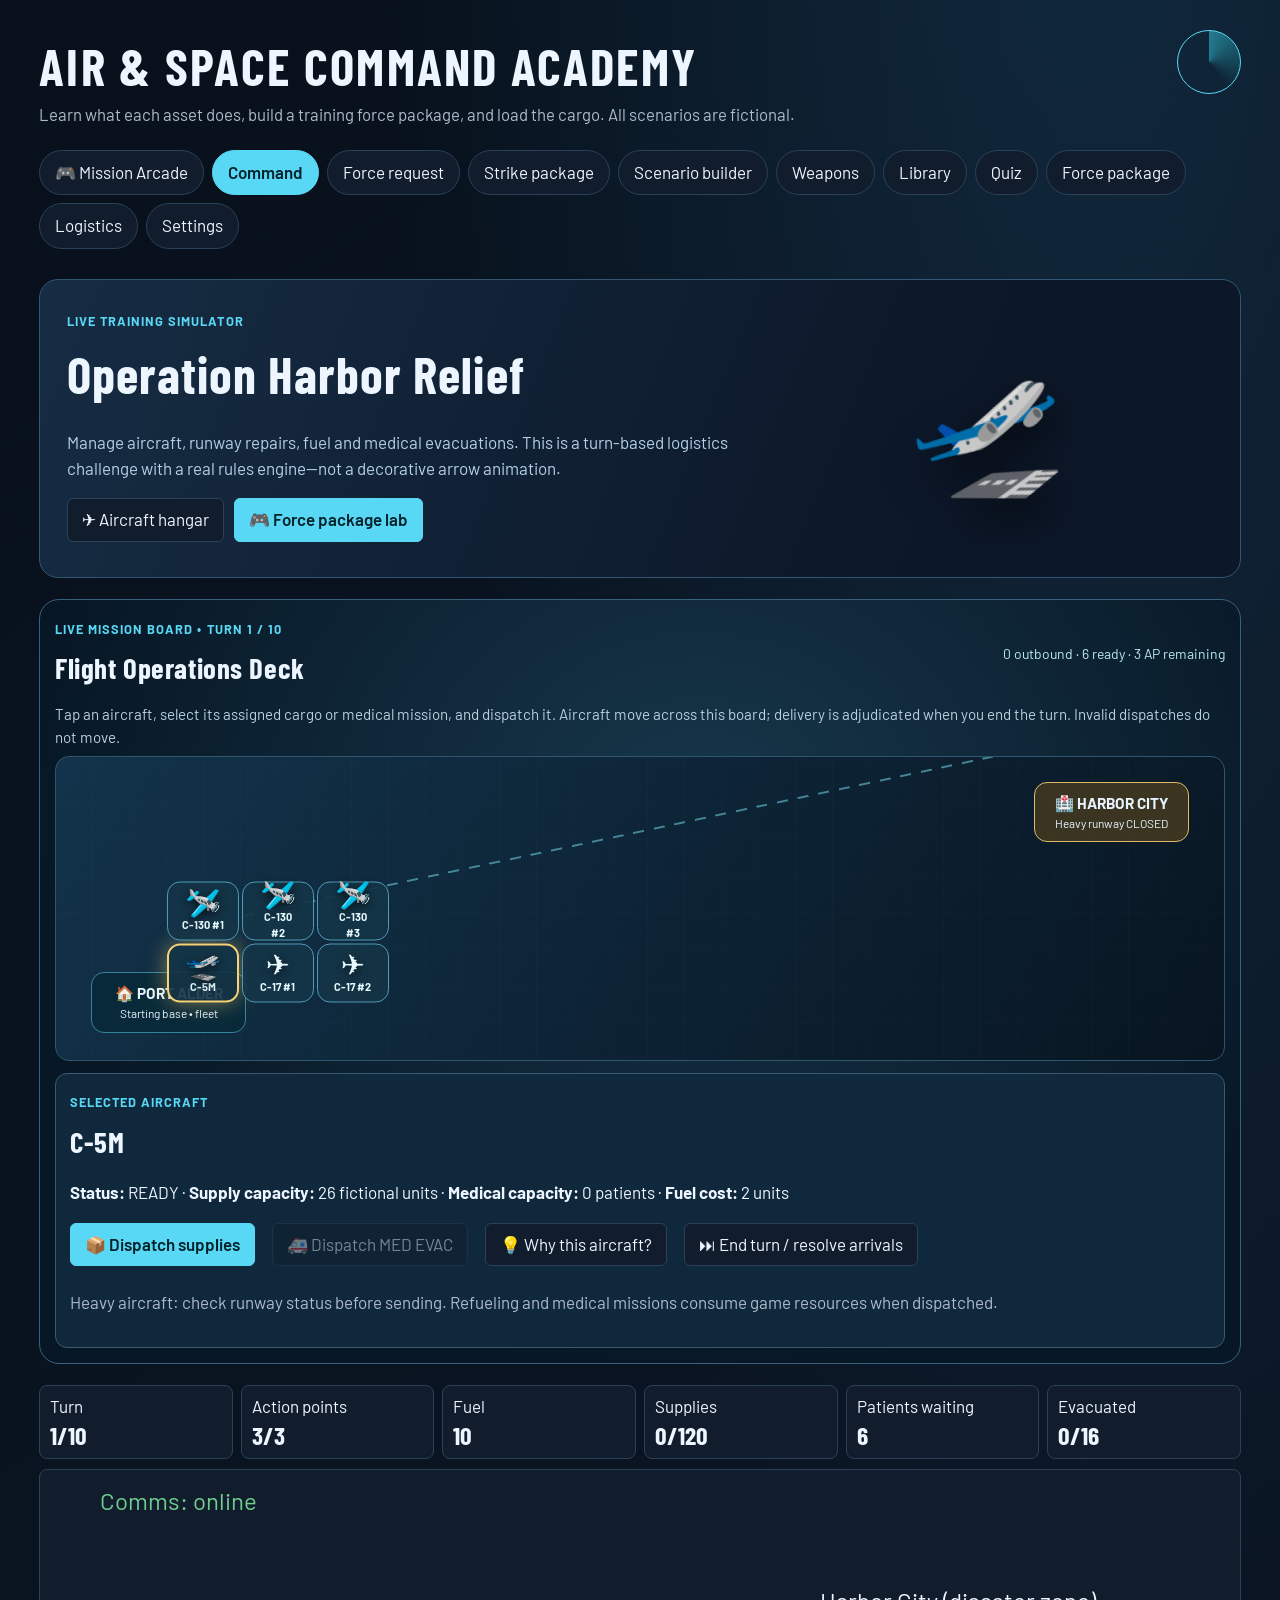
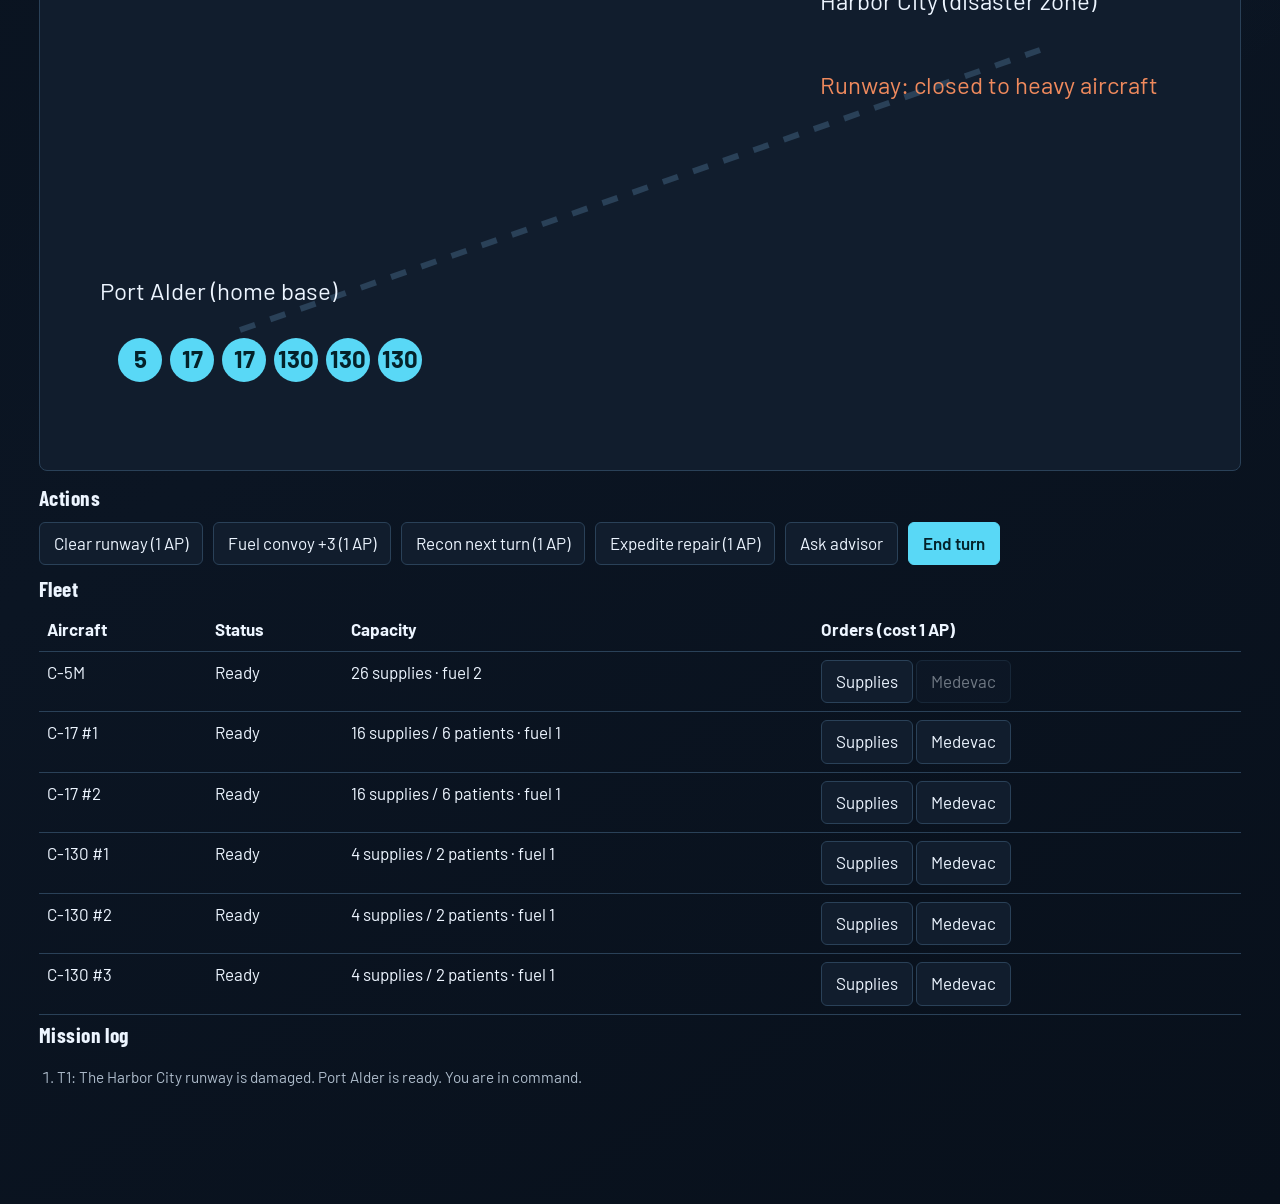
==== commit 157ad2e0: "Add Mission Arcade and aircraft decision games to flight operations page" ====
--- a/opt.html
+++ b/opt.html
@@ -97,6 +97,44 @@
 .flight-detail button{margin-right:7px;margin-bottom:7px}.flight-hint{margin:8px 0;color:#b7cfdf;font-size:.89em}
 .flight-status{font-size:.82em;color:#bce9f2}
 @media(max-width:650px){.flight-stage{min-height:265px}.airbase-node{font-size:.7em;width:31%}.flight-token{width:56px;height:51px}.flight-token .jet{font-size:1.35rem}.flight-token small{font-size:.6rem}}
+
+/* Mission Arcade 2.0 — compact, rule-driven learning mini-campaign */
+.arcade-hero{background:radial-gradient(circle at 80% 25%,#235878,#101e35 62%);border:1px solid #41718c;border-radius:20px;padding:23px;margin-bottom:16px;overflow:hidden}
+.arcade-hero h2{font-size:clamp(2rem,5vw,3.4rem);margin:0}
+.arcade-sub{color:#bdd8e9}
+.arcade-grid{display:grid;grid-template-columns:repeat(auto-fit,minmax(255px,1fr));gap:14px}
+.arcade-mission{border:1px solid #35627b;border-radius:17px;background:linear-gradient(155deg,#19354b,#0c1b2b);overflow:hidden;transition:.2s transform}
+.arcade-mission:hover{transform:translateY(-4px)}
+.arcade-mission .photo-wrap{height:145px}
+.arcade-mission section{padding:14px}
+.arcade-mission strong{font:700 1.6em 'Barlow Condensed',sans-serif}
+.arcade-hud{display:grid;grid-template-columns:repeat(4,minmax(0,1fr));gap:8px;margin:15px 0}
+.arcade-hud div{border:1px solid #33536b;background:#102739;border-radius:12px;padding:10px}
+.arcade-hud small{color:#a8c3d7;display:block}
+.arcade-hud b{font:700 1.6em 'Barlow Condensed',sans-serif}
+.arcade-stage{background:radial-gradient(ellipse at 50% 35%,#1f5271,#0b2033 70%);height:210px;border:1px solid #426882;border-radius:15px;position:relative;overflow:hidden;margin:13px 0}
+.arcade-stage:before{content:'';position:absolute;inset:0;background-image:linear-gradient(#ffffff08 1px,transparent 1px),linear-gradient(90deg,#ffffff08 1px,transparent 1px);background-size:32px 32px}
+.arcade-runway{position:absolute;left:8%;right:8%;bottom:34%;height:5px;border-top:3px dashed #8ecbe7a8;transform:rotate(-9deg)}
+.arcade-jet{position:absolute;top:35%;left:calc(9% + (var(--progress,0) * 0.72%));font-size:3.5rem;filter:drop-shadow(0 12px 9px #0009);transition:left .8s ease,transform .8s ease}
+.arcade-jet.working{animation:arcade-float 1.6s ease-in-out infinite alternate}
+@keyframes arcade-float{to{transform:translateY(-9px) rotate(5deg)}}
+.arcade-node{position:absolute;bottom:13%;font-weight:700;color:#cceafb;font-size:.85em}
+.arcade-node.end{right:5%}
+.arcade-choices{display:grid;gap:10px}
+.arcade-choice{display:block;width:100%;text-align:left;padding:14px;border:1px solid #42627c;border-radius:12px;background:#152c42}
+.arcade-choice strong{display:block;font-size:1.08em}
+.arcade-choice span{color:#b9cfdd;font-size:.9em}
+.arcade-choice:hover{background:#21445b}
+.arcade-choice:disabled{opacity:.72;cursor:default}
+.arcade-feedback{padding:14px;border:1px solid #537b8d;background:#15354c;border-radius:12px;margin:12px 0}
+.arcade-result{border:1px solid #53819a;border-radius:17px;padding:20px;background:linear-gradient(135deg,#153850,#0c1b2d)}
+.arcade-meter{height:10px;background:#293a4b;border-radius:12px;overflow:hidden}.arcade-meter span{display:block;height:100%;background:linear-gradient(90deg,#47d0e5,#9edaa4);transition:width .5s ease}
+.arcade-explainer{display:grid;grid-template-columns:120px 1fr;gap:13px;align-items:center;margin:10px 0}
+.arcade-explainer .photo-wrap{height:90px;border-radius:10px}
+.arcade-xp{font-weight:700;color:#f4dc80}
+@media(max-width:640px){.arcade-hud{grid-template-columns:repeat(2,1fr)}.arcade-explainer{grid-template-columns:1fr}.arcade-hero{padding:15px}}
+@media(prefers-reduced-motion:reduce){.arcade-jet{animation:none!important;transition:none!important}.arcade-mission{transition:none}}
+
 </style></head><body>
 <header><div class="radar" aria-hidden="true"></div><h1>Air &amp; Space Command Academy</h1>
 <p>Learn what each asset does, build a training force package, and load the cargo. All scenarios are fictional.</p></header>
@@ -572,10 +610,46 @@
  }
 });
 
-S.view='hangar';
-
-/* opt.html launches directly into the existing, functional flight operations mission. */
-S.view="cmd";
+
+/* ---------- MISSION ARCADE: educational fictional logistics & decision simulation ---------- */
+const ARCADE=[
+{id:"relief",title:"Cyclone Rescue",tag:"Humanitarian",asset:"c17",time:4,brief:"A fictional coastal town needs emergency supplies. Plan a safe, efficient response.",stages:[
+{q:"Your first shipment is 95,000 lb of essential supplies. Which aircraft is the best fit?",opts:[["C-17: heavy lift with suitable destination access",30,0,"Correct for this fictional airfield and cargo requirement. The C-17 has adequate published capacity and flexibility."],["C-130J: one flight is enough",0,1,"The stated load exceeds the published C-130J-30 maximum payload; this would need multiple deliveries."],["B-52: use the largest aircraft",0,1,"A bomber is not an airlift aircraft. Choose an aircraft designed to carry supplies."]]},
+{q:"Weather closes the receiving airport for heavy aircraft. What should the team do?",opts:[["Reassess access and use permitted smaller-aircraft deliveries",30,0,"Good. Adapt the logistics plan rather than assuming the runway is usable."],["Continue with the original heavy-aircraft landing",0,1,"The receiving airport is closed to that aircraft type. Do not disregard the constraint."],["Send supplies without coordinating a receiving team",5,1,"Moving cargo is not enough: someone must receive and distribute it."]]},
+{q:"A medical team reports urgent patients. What is missing from your plan?",opts:[["Coordinate aeromedical evacuation and medical reception",40,0,"Exactly. Patient movement requires medical planning, transport capability and a receiving facility."],["Increase bombing capability",0,1,"This is a humanitarian mission; bombing does not solve the medical requirement."],["Ignore the patients until the next mission",0,1,"Medical needs are part of the mission's desired end state."]]}
+]},
+{id:"intel",title:"Eyes in the Sky",tag:"ISR",asset:"rq4",time:4,brief:"A commander needs persistent observation and a reliable intelligence report from a fictional region.",stages:[
+{q:"Which asset category should lead the collection task?",opts:[["RQ-4 long-endurance reconnaissance",30,0,"Good: long-endurance ISR is relevant to persistent observation."],["C-5 heavy cargo transport",0,1,"The C-5 is an airlifter, not the primary collection aircraft."],["KC-46 aerial refueling",5,1,"Refueling may support missions, but it does not independently deliver the requested ISR collection."]]},
+{q:"The commander cannot receive the collected information. Which capability is missing?",opts:[["Secure communications and intelligence dissemination",35,0,"Correct: an intelligence product has little value if it cannot reach the decision maker."],["Additional cargo pallets",0,1,"Cargo capacity does not solve an information-sharing failure."],["A larger bomber",0,1,"A bomber does not address the communications problem."]]},
+{q:"The information is incomplete due to weather. What is the best learning response?",opts:[["Explain collection limitations and coordinate complementary sources",35,0,"Right: communicate uncertainty and seek complementary collection rather than claim perfect coverage."],["Report the missing data as confirmed",0,1,"Never invent missing intelligence."],["Remove the communications support",0,1,"Removing communications makes the reporting problem worse."]]}
+]},
+{id:"airfield",title:"Open the Airbase",tag:"Expeditionary",asset:"c130",time:5,brief:"A fictional forward operating site must become usable before the next relief wave.",stages:[
+{q:"What should you verify before sending more aircraft?",opts:[["Airfield condition, receiving capacity and required support",30,0,"Correct: a usable landing location and support capabilities come first."],["Only the aircraft's appearance",0,1,"Aircraft selection without checking the destination is incomplete."],["Skip the receiving-site check",0,1,"A successful departure does not guarantee a safe arrival."]]},
+{q:"Power and communications go offline. What should the team prioritize?",opts:[["Restore essential base services and communications",35,0,"Correct: basic services and C2 enable the operating site to function."],["Add flights without checking support",5,1,"More flights can overwhelm an unsupported airfield."],["Mark every task complete",0,1,"Tasks must be completed and validated, not simply labeled complete."]]},
+{q:"Supplies arrive but no one can unload them. What was missing?",opts:[["Cargo handling personnel and equipment",35,0,"Right: the plan needs ground handling and onward distribution."],["A bigger radar",0,1,"Radar does not unload cargo."],["A new fighter aircraft",0,1,"Fighter aircraft are not cargo-handling equipment."]]}
+]},
+{id:"recovery",title:"Bring Them Home",tag:"Personnel Recovery",asset:"hh60",time:4,brief:"A fictional aircrew is isolated. Your mission is to organize a safe recovery and medical reception.",stages:[
+{q:"Which capability is directly associated with personnel recovery?",opts:[["HH-60 rescue capability and recovery personnel",30,0,"Correct: personnel recovery requires an appropriate rescue capability and trained teams."],["C-5 oversized cargo delivery",0,1,"The C-5 is not a replacement for a rescue force."],["B-21 strategic bomber",0,1,"A strategic bomber is not a direct extraction platform."]]},
+{q:"The recovery team loses communication with its coordination center. What matters?",opts:[["Re-establish coordination and account for the communications limitation",35,0,"Good: safe personnel recovery depends on command coordination and reliable communication."],["Assume everyone has the same information",0,1,"Unconfirmed information should not be treated as shared."],["Delete the personnel status record",0,1,"Personnel accountability is central to a recovery mission."]]},
+{q:"The team returns with an injured survivor. What should already be arranged?",opts:[["Medical reception, treatment and personnel accountability",35,0,"Correct: recovery includes safe return and necessary medical care."],["Only a mission success animation",0,1,"An animation does not substitute for completed medical and accountability tasks."],["Another aircraft without a defined role",5,1,"Unassigned assets do not necessarily help the objective."]]}
+]}];
+const ACD={mission:null,i:0,score:0,mistakes:0,selected:null,feedback:null,log:[],finished:false};
+let careerXP=0;try{careerXP=Number(localStorage.getItem("academy_arcade_xp")||0)}catch(e){}
+const arcadePct=()=>Math.round(ACD.i/3*100);
+const arcadeMission=()=>ARCADE.find(m=>m.id===ACD.mission);
+function arcadeStart(id){const m=ARCADE.find(x=>x.id===id);if(!m)return;Object.assign(ACD,{mission:id,i:0,score:0,mistakes:0,selected:null,feedback:null,log:[],finished:false});showToast('🎮 Mission started: '+m.title);draw()}
+function arcadeChoose(k){const m=arcadeMission(),step=m?.stages[ACD.i];if(!step||ACD.selected!==null)return;const o=step.opts[k];if(!o)return;ACD.selected=k;ACD.score+=o[1];ACD.mistakes+=o[2];ACD.feedback=o[3];ACD.log.push({q:step.q,choice:o[0],explanation:o[3],good:o[2]===0});if(o[2]===0)showToast('⭐ Great decision! +'+o[1]+' points');else showToast('📘 Learning moment: review the explanation');draw()}
+function arcadeNext(){const m=arcadeMission();if(!m||ACD.selected===null)return;ACD.i++;ACD.selected=null;ACD.feedback=null;if(ACD.i>=m.stages.length){ACD.finished=true;const reward=ACD.score>=70?Math.max(10,ACD.score):15;careerXP+=reward;try{localStorage.setItem("academy_arcade_xp",String(careerXP))}catch(e){}showToast('🏆 Debrief unlocked · +'+reward+' XP')}draw()}
+function arcadeView(){const m=arcadeMission();if(!m)return '<section class="arcade-hero"><span class="ac-role">🎮 MISSION ARCADE • AIR & SPACE ACADEMY</span><h2>Every choice changes the mission.</h2><p class="arcade-sub">Choose a scenario, study the aircraft, react to realistic classroom problems and earn XP. No meaningless arrows; each choice changes your mission grade and debrief.</p><div class="arcade-xp">⭐ '+careerXP+' career XP earned</div></section><div class="arcade-grid">'+ARCADE.map(x=>'<article class="arcade-mission">'+photo(x.asset)+'<section><span class="ac-role">'+esc(x.tag)+'</span><br><strong>'+esc(x.title)+'</strong><p>'+esc(x.brief)+'</p><div class="row"><button class="on" data-arcade-start="'+x.id+'">▶ Start mission</button><button data-arcade-learn="'+x.asset+'">✈ Aircraft card</button></div></section></article>').join('')+'</div>';
+const a=byId[m.asset];
+const hud='<div class="arcade-hud"><div><small>PHASE</small><b>'+Math.min(ACD.i+1,3)+'/3</b></div><div><small>SCORE</small><b>'+ACD.score+'/100</b></div><div><small>DECISIONS TO REVIEW</small><b>'+ACD.mistakes+'</b></div><div><small>CAREER XP</small><b>'+careerXP+'</b></div></div>';
+const stage='<div class="arcade-stage"><div class="arcade-runway"></div><div class="arcade-jet '+(!ACD.finished?'working':'')+'" style="--progress:'+Math.min(100,arcadePct()+(ACD.selected!==null?25:0))+'">✈️</div><div class="arcade-node" style="left:5%">🏠 BASE</div><div class="arcade-node end">🎯 OBJECTIVE</div></div>';
+if(ACD.finished){const label=ACD.score>=85?'🏆 MISSION ACCOMPLISHED':ACD.score>=55?'🟡 PARTIAL SUCCESS':'📘 TRAINING MISSION INCOMPLETE';return '<section class="arcade-hero"><span class="ac-role">AFTER ACTION REVIEW</span><h2>'+esc(m.title)+'</h2><p>'+esc(m.brief)+'</p></section>'+hud+stage+'<section class="arcade-result"><h2>'+label+' · '+ACD.score+'%</h2><p>'+ (ACD.score>=85?'Excellent: the key capabilities and support were correctly matched.':"Review the missed decisions, then replay to improve.")+'</p><h3>Decision-by-decision debrief</h3>'+ACD.log.map((x,i)=>'<div class="arcade-feedback"><b>'+(i+1)+'. '+esc(x.q)+'</b><p class="'+(x.good?'ok':'bad')+'">Your decision: '+esc(x.choice)+'</p><p>'+esc(x.explanation)+'</p></div>').join('')+'<div class="row"><button class="on" data-arcade-start="'+m.id+'">↻ Replay mission</button><button data-arcade-menu="1">🎮 More missions</button></div></section>'}
+const item=m.stages[ACD.i];return '<section class="arcade-hero"><span class="ac-role">LIVE TRAINING • '+esc(m.tag)+'</span><h2>'+esc(m.title)+'</h2><p class="arcade-sub">'+esc(m.brief)+'</p><button data-arcade-menu="1">← All missions</button></section>'+hud+stage+'<section class="card"><div class="arcade-explainer">'+photo(m.asset)+'<div><span class="ac-role">FEATURED AIRCRAFT</span><h3>'+esc(a.name)+'</h3><div class="pro-con"><div class="positive"><b class="ok">✓ Pro</b><br>'+esc(a.pro)+'</div><div class="negative"><b class="bad">⚠ Con</b><br>'+esc(a.con)+'</div></div><button data-arcade-learn="'+a.id+'">🔎 Full aircraft briefing</button></div></div><div class="arcade-meter"><span style="width:'+arcadePct()+'%"></span></div><h2>Decision '+(ACD.i+1)+': '+esc(item.q)+'</h2><div class="arcade-choices">'+item.opts.map((o,k)=>'<button class="arcade-choice" data-arcade-choice="'+k+'" '+(ACD.selected!==null?'disabled':'')+'><strong>'+String.fromCharCode(65+k)+'. '+esc(o[0])+'</strong><span>'+ (ACD.selected===k?'✓ Your selection':'Choose this option')+'</span></button>').join('')+'</div>'+(ACD.feedback!==null?'<div class="arcade-feedback" role="status"><h3>'+(ACD.mistakes&&item.opts[ACD.selected][2]?'📘 Learn from this':'⭐ Well planned!')+'</h3><p>'+esc(ACD.feedback)+'</p><button class="on" data-arcade-next="1">'+(ACD.i===2?'🏁 Finish and debrief':'Next decision →')+'</button></div>':'<p class="mut">Choose one answer to receive feedback. Your choices affect the final score.</p>')+'</section>'}
+V.arcade=arcadeView;TABS.unshift(["arcade","🎮 Mission Arcade"]);
+document.addEventListener("click",e=>{const b=e.target.closest("[data-arcade-start],[data-arcade-menu],[data-arcade-choice],[data-arcade-next],[data-arcade-learn]");if(!b)return;if(b.hasAttribute("data-arcade-start")){S.view="arcade";arcadeStart(b.dataset.arcadeStart)}else if(b.hasAttribute("data-arcade-menu")){ACD.mission=null;S.view="arcade";draw()}else if(b.hasAttribute("data-arcade-choice"))arcadeChoose(+b.dataset.arcadeChoice);else if(b.hasAttribute("data-arcade-next"))arcadeNext();else if(b.hasAttribute("data-arcade-learn"))modalAsset(b.dataset.arcadeLearn)});
+
+S.view='cmd';
 newG(2026);
 draw();
 </script></body></html>
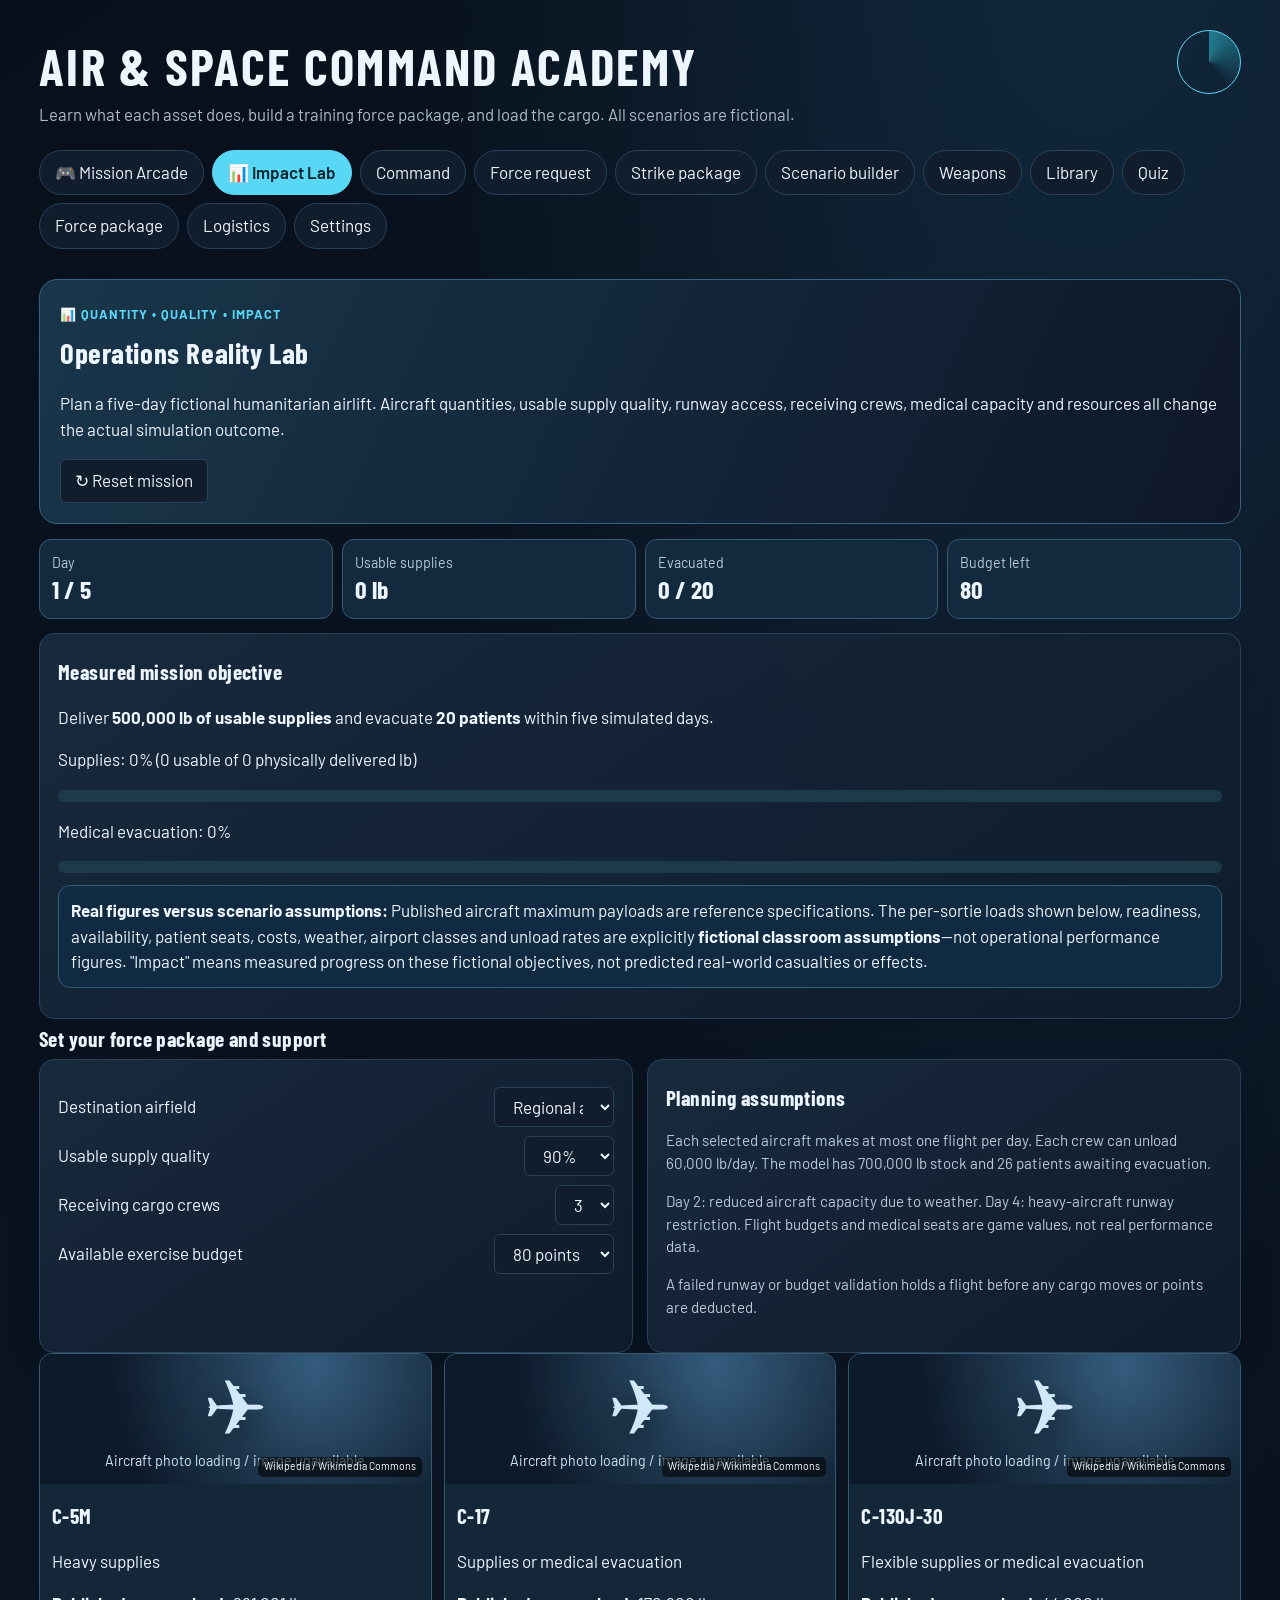
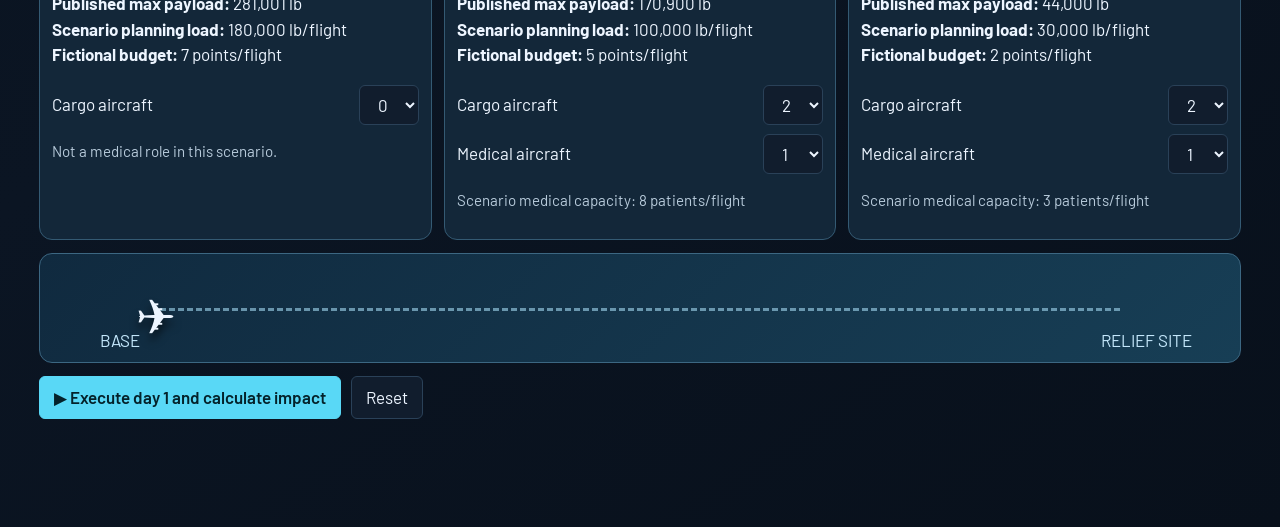
==== commit eaadaba3: "Add quantified impact lab to flight operations training game" ====
--- a/opt.html
+++ b/opt.html
@@ -134,6 +134,28 @@
 .arcade-xp{font-weight:700;color:#f4dc80}
 @media(max-width:640px){.arcade-hud{grid-template-columns:repeat(2,1fr)}.arcade-explainer{grid-template-columns:1fr}.arcade-hero{padding:15px}}
 @media(prefers-reduced-motion:reduce){.arcade-jet{animation:none!important;transition:none!important}.arcade-mission{transition:none}}
+
+
+/* Quantified impact simulator */
+.impact-hero{background:linear-gradient(115deg,#19364b,#0e1728);border:1px solid #35657f;border-radius:18px;padding:20px;margin-bottom:15px}
+.impact-kpis{display:grid;grid-template-columns:repeat(auto-fit,minmax(135px,1fr));gap:9px;margin:14px 0}
+.impact-kpis>div{background:#13293d;border:1px solid #355b72;border-radius:12px;padding:12px}
+.impact-kpis small{display:block;color:#b5cbde}.impact-kpis b{font:700 1.6rem 'Barlow Condensed',sans-serif}
+.impact-fleet{display:grid;grid-template-columns:repeat(auto-fit,minmax(230px,1fr));gap:12px}
+.impact-aircraft{background:#132739;border:1px solid #345a73;border-radius:13px;overflow:hidden}
+.impact-aircraft .photo-wrap{height:130px}
+.impact-aircraft section{padding:12px}
+.impact-field{display:flex;align-items:center;justify-content:space-between;gap:8px;margin:9px 0}
+.impact-field select,.impact-field input{max-width:120px}
+.impact-guide{padding:12px;border:1px solid #2f6078;background:#102b41;border-radius:12px;margin:12px 0}
+.impact-track{height:110px;position:relative;background:linear-gradient(135deg,#102a3f,#173e55);overflow:hidden;border-radius:13px;border:1px solid #3c6782;margin:13px 0}
+.impact-track:before{content:"";position:absolute;top:50%;left:10%;right:10%;border-top:3px dashed #9ed4ec9e}
+.impact-flights{position:absolute;left:8%;top:23%;font-size:3rem;animation:impact-fly 2s ease-in-out infinite alternate;filter:drop-shadow(0 7px 4px #0009)}
+@keyframes impact-fly{to{left:79%;transform:translateY(-9px)}}
+.impact-meter{height:12px;background:#1d3a4b;border-radius:10px;overflow:hidden}.impact-meter>i{display:block;height:100%;background:linear-gradient(90deg,#4ccce3,#86dca8)}
+.impact-note{font-size:.89em;color:#b7cada}
+.impact-log{max-height:225px;overflow:auto;list-style:none;padding:0}.impact-log li{border-left:3px solid #4381a1;padding:7px 10px;margin:6px 0;background:#152b3b}
+@media(prefers-reduced-motion:reduce){.impact-flights{animation:none}}
 
 </style></head><body>
 <header><div class="radar" aria-hidden="true"></div><h1>Air &amp; Space Command Academy</h1>
@@ -643,13 +665,107 @@
 function arcadeView(){const m=arcadeMission();if(!m)return '<section class="arcade-hero"><span class="ac-role">🎮 MISSION ARCADE • AIR & SPACE ACADEMY</span><h2>Every choice changes the mission.</h2><p class="arcade-sub">Choose a scenario, study the aircraft, react to realistic classroom problems and earn XP. No meaningless arrows; each choice changes your mission grade and debrief.</p><div class="arcade-xp">⭐ '+careerXP+' career XP earned</div></section><div class="arcade-grid">'+ARCADE.map(x=>'<article class="arcade-mission">'+photo(x.asset)+'<section><span class="ac-role">'+esc(x.tag)+'</span><br><strong>'+esc(x.title)+'</strong><p>'+esc(x.brief)+'</p><div class="row"><button class="on" data-arcade-start="'+x.id+'">▶ Start mission</button><button data-arcade-learn="'+x.asset+'">✈ Aircraft card</button></div></section></article>').join('')+'</div>';
 const a=byId[m.asset];
 const hud='<div class="arcade-hud"><div><small>PHASE</small><b>'+Math.min(ACD.i+1,3)+'/3</b></div><div><small>SCORE</small><b>'+ACD.score+'/100</b></div><div><small>DECISIONS TO REVIEW</small><b>'+ACD.mistakes+'</b></div><div><small>CAREER XP</small><b>'+careerXP+'</b></div></div>';
-const stage='<div class="arcade-stage"><div class="arcade-runway"></div><div class="arcade-jet '+(!ACD.finished?'working':'')+'" style="--progress:'+Math.min(100,arcadePct()+(ACD.selected!==null?25:0))+'">✈️</div><div class="arcade-node" style="left:5%">🏠 BASE</div><div class="arcade-node end">🎯 OBJECTIVE</div></div>';
+const stage='<div class="arcade-stage"><div class="arcade-runway"></div><div class="arcade-jet '+(!ACD.finished?'working':'')+'" style="left:'+(9+Math.min(100,arcadePct()+(ACD.selected!==null?25:0))*.72)+'%">✈️</div><div class="arcade-node" style="left:5%">🏠 BASE</div><div class="arcade-node end">🎯 OBJECTIVE</div></div>';
 if(ACD.finished){const label=ACD.score>=85?'🏆 MISSION ACCOMPLISHED':ACD.score>=55?'🟡 PARTIAL SUCCESS':'📘 TRAINING MISSION INCOMPLETE';return '<section class="arcade-hero"><span class="ac-role">AFTER ACTION REVIEW</span><h2>'+esc(m.title)+'</h2><p>'+esc(m.brief)+'</p></section>'+hud+stage+'<section class="arcade-result"><h2>'+label+' · '+ACD.score+'%</h2><p>'+ (ACD.score>=85?'Excellent: the key capabilities and support were correctly matched.':"Review the missed decisions, then replay to improve.")+'</p><h3>Decision-by-decision debrief</h3>'+ACD.log.map((x,i)=>'<div class="arcade-feedback"><b>'+(i+1)+'. '+esc(x.q)+'</b><p class="'+(x.good?'ok':'bad')+'">Your decision: '+esc(x.choice)+'</p><p>'+esc(x.explanation)+'</p></div>').join('')+'<div class="row"><button class="on" data-arcade-start="'+m.id+'">↻ Replay mission</button><button data-arcade-menu="1">🎮 More missions</button></div></section>'}
 const item=m.stages[ACD.i];return '<section class="arcade-hero"><span class="ac-role">LIVE TRAINING • '+esc(m.tag)+'</span><h2>'+esc(m.title)+'</h2><p class="arcade-sub">'+esc(m.brief)+'</p><button data-arcade-menu="1">← All missions</button></section>'+hud+stage+'<section class="card"><div class="arcade-explainer">'+photo(m.asset)+'<div><span class="ac-role">FEATURED AIRCRAFT</span><h3>'+esc(a.name)+'</h3><div class="pro-con"><div class="positive"><b class="ok">✓ Pro</b><br>'+esc(a.pro)+'</div><div class="negative"><b class="bad">⚠ Con</b><br>'+esc(a.con)+'</div></div><button data-arcade-learn="'+a.id+'">🔎 Full aircraft briefing</button></div></div><div class="arcade-meter"><span style="width:'+arcadePct()+'%"></span></div><h2>Decision '+(ACD.i+1)+': '+esc(item.q)+'</h2><div class="arcade-choices">'+item.opts.map((o,k)=>'<button class="arcade-choice" data-arcade-choice="'+k+'" '+(ACD.selected!==null?'disabled':'')+'><strong>'+String.fromCharCode(65+k)+'. '+esc(o[0])+'</strong><span>'+ (ACD.selected===k?'✓ Your selection':'Choose this option')+'</span></button>').join('')+'</div>'+(ACD.feedback!==null?'<div class="arcade-feedback" role="status"><h3>'+(ACD.mistakes&&item.opts[ACD.selected][2]?'📘 Learn from this':'⭐ Well planned!')+'</h3><p>'+esc(ACD.feedback)+'</p><button class="on" data-arcade-next="1">'+(ACD.i===2?'🏁 Finish and debrief':'Next decision →')+'</button></div>':'<p class="mut">Choose one answer to receive feedback. Your choices affect the final score.</p>')+'</section>'}
 V.arcade=arcadeView;TABS.unshift(["arcade","🎮 Mission Arcade"]);
 document.addEventListener("click",e=>{const b=e.target.closest("[data-arcade-start],[data-arcade-menu],[data-arcade-choice],[data-arcade-next],[data-arcade-learn]");if(!b)return;if(b.hasAttribute("data-arcade-start")){S.view="arcade";arcadeStart(b.dataset.arcadeStart)}else if(b.hasAttribute("data-arcade-menu")){ACD.mission=null;S.view="arcade";draw()}else if(b.hasAttribute("data-arcade-choice"))arcadeChoose(+b.dataset.arcadeChoice);else if(b.hasAttribute("data-arcade-next"))arcadeNext();else if(b.hasAttribute("data-arcade-learn"))modalAsset(b.dataset.arcadeLearn)});
 
-S.view='cmd';
-newG(2026);
+
+/* ---------- IMPACT LAB: transparent fictional logistics planning model ---------- */
+/* Public max payloads are reference facts, not automatic mission loads.
+   Game sortie loads, airport limitations, team handling, casualty capacities and
+   relief consumption rates are explicitly fictional classroom assumptions. */
+const IMPACT_TYPES={
+c5:{short:"C-5M",max:281001,training:180000,cost:7,patients:0,role:"Heavy supplies",airports:["major"]},
+c17:{short:"C-17",max:170900,training:100000,cost:5,patients:8,role:"Supplies or medical evacuation",airports:["major","regional"]},
+c130:{short:"C-130J-30",max:44000,training:30000,cost:2,patients:3,role:"Flexible supplies or medical evacuation",airports:["major","regional","austere"]}
+};
+const IMPACT_AIRPORTS={major:"Major airport (all aircraft)",regional:"Regional airport (C-17 / C-130)",austere:"Austere airstrip (C-130 only)"};
+const IP={phase:"setup",day:1,days:5,stock:700000,patients:26,needed:500000,needsPatients:20,quality:90,teams:3,budget:80,used:0,rawDelivered:0,usable:0,patientsMoved:0,attempted:0,blocked:0,log:[],airport:"regional",fleet:{c5:0,c17:2,c130:2},med:{c5:0,c17:1,c130:1},last:[],history:[]};
+const fmtImpact=n=>Math.round(n).toLocaleString("en-US");
+function impactReset(){Object.assign(IP,{phase:"setup",day:1,days:5,stock:700000,patients:26,needed:500000,needsPatients:20,quality:90,teams:3,budget:80,used:0,rawDelivered:0,usable:0,patientsMoved:0,attempted:0,blocked:0,log:[],airport:"regional",fleet:{c5:0,c17:2,c130:2},med:{c5:0,c17:1,c130:1},last:[],history:[]});draw()}
+function impactValidation(){
+ const err=[];
+ for(const k of Object.keys(IMPACT_TYPES)){if(IP.fleet[k]+IP.med[k]>5)err.push(IMPACT_TYPES[k].short+" exceeds five training aircraft.");if(IP.med[k]&&!IMPACT_TYPES[k].patients)err.push(IMPACT_TYPES[k].short+" is cargo-only in this particular scenario.")}
+ if(!Object.values(IP.fleet).some(Boolean)&&!Object.values(IP.med).some(Boolean))err.push("Choose at least one available aircraft.");
+ return err;
+}
+function impactDay(){
+ if(IP.phase==="finished")return;
+ const err=impactValidation();if(err.length){showToast("⚠ "+err[0]);return}
+ const day=IP.day;
+ /* scripted, disclosed exercise conditions, not weather prediction */
+ const weather=day===2?.75:day===4?.5:1;
+ const heavyClosed=day===4;
+ const teamCapacity=IP.teams*60000;
+ let offloadLeft=teamCapacity, cargo=0, usable=0, evacuated=0, spent=0, flew=0, denied=0;
+ let lines=[];
+ for(const k of ["c5","c17","c130"]){
+  const t=IMPACT_TYPES[k];
+  for(let n=0;n<IP.fleet[k];n++){
+    if(!t.airports.includes(IP.airport)||heavyClosed&&k!=="c130"){denied++;lines.push(t.short+" cargo flight held: runway limitation.");continue}
+    if(IP.used+spent+t.cost>IP.budget){denied++;lines.push(t.short+" cargo flight held: insufficient simulation budget.");continue}
+    if(IP.stock<=0){lines.push(t.short+" not dispatched: no cargo inventory remains.");continue}
+    const planned=Math.floor(t.training*weather);
+    const loaded=Math.min(IP.stock,planned);
+    if(loaded>offloadLeft){denied++;lines.push(t.short+" cargo flight held: receiving crews cannot unload this load today.");continue}
+    IP.stock-=loaded;offloadLeft-=loaded;cargo+=loaded;usable+=Math.round(loaded*IP.quality/100);
+    spent+=t.cost;flew++;lines.push(t.short+" delivered "+fmtImpact(loaded)+" lb; "+fmtImpact(Math.round(loaded*IP.quality/100))+" lb usable.");
+  }
+ }
+ for(const k of ["c17","c130"]){
+  const t=IMPACT_TYPES[k];
+  for(let n=0;n<IP.med[k];n++){
+   if(!t.airports.includes(IP.airport)||heavyClosed&&k!=="c130"){denied++;lines.push(t.short+" medical flight held: runway limitation.");continue}
+   if(IP.used+spent+t.cost>IP.budget){denied++;lines.push(t.short+" medical flight held: insufficient simulation budget.");continue}
+   const moved=Math.min(IP.patients,t.patients,Math.max(1,Math.floor(t.patients*weather)));
+   if(!IP.patients){lines.push(t.short+" medical flight not needed: no patients waiting.");continue}
+   IP.patients-=moved;evacuated+=moved;spent+=t.cost;flew++;
+   lines.push(t.short+" evacuated "+moved+" patient"+(moved===1?"":"s")+".");
+  }
+ }
+ IP.rawDelivered+=cargo;IP.usable+=usable;IP.patientsMoved+=evacuated;
+ IP.used+=spent;IP.attempted+=flew;IP.blocked+=denied;
+ IP.last=lines;IP.history.push({day,cargo,usable,evacuated,spent,flew,denied});
+ IP.log.unshift(...lines.map(line=>"Day "+day+": "+line));
+ if(day===2)IP.log.unshift("Day 2: weather reduces planned loads and medical movement to 75% in this fictional model.");
+ if(day===4)IP.log.unshift("Day 4: runway restrictions close the destination to heavy-aircraft arrivals.");
+ if(day>=IP.days){IP.phase="finished";showToast("🏁 Mission debrief ready")}else{IP.day++;IP.phase="running";showToast("✈ Day "+day+" complete: "+fmtImpact(usable)+" usable lb delivered")}
+ draw();
+}
+function impactConfig(k,v){
+ const n=Number(v);
+ if(k==="airport"){IP.airport=v}else if(k==="quality")IP.quality=Math.max(50,Math.min(100,n));
+ else if(k==="teams")IP.teams=Math.max(1,Math.min(6,n));
+ else if(k==="budget")IP.budget=Math.max(20,Math.min(160,n));
+ else if(k.startsWith("cargo:")){const id=k.slice(6);if(IMPACT_TYPES[id])IP.fleet[id]=Math.max(0,Math.min(5,n))}
+ else if(k.startsWith("med:")){const id=k.slice(4);if(IMPACT_TYPES[id])IP.med[id]=Math.max(0,Math.min(5,n))}
+ IP.phase="setup";draw();
+}
+function impactView(){
+ const pct=Math.min(100,Math.round(IP.usable/IP.needed*100));
+ const medPct=Math.min(100,Math.round(IP.patientsMoved/IP.needsPatients*100));
+ const result=IP.usable>=IP.needed&&IP.patientsMoved>=IP.needsPatients;
+ const kpi='<div class="impact-kpis"><div><small>Day</small><b>'+Math.min(IP.day,IP.days)+' / '+IP.days+'</b></div><div><small>Usable supplies</small><b>'+fmtImpact(IP.usable)+' lb</b></div><div><small>Evacuated</small><b>'+IP.patientsMoved+' / '+IP.needsPatients+'</b></div><div><small>Budget left</small><b>'+fmtImpact(IP.budget-IP.used)+'</b></div></div>';
+ let h='<div class="impact-hero"><span class="ac-role">📊 QUANTITY • QUALITY • IMPACT</span><h2>Operations Reality Lab</h2><p>Plan a five-day fictional humanitarian airlift. Aircraft quantities, usable supply quality, runway access, receiving crews, medical capacity and resources all change the actual simulation outcome.</p><button data-impact-reset="1">↻ Reset mission</button></div>'+kpi;
+ h+='<div class="card"><h3>Measured mission objective</h3><p>Deliver <b>'+fmtImpact(IP.needed)+' lb of usable supplies</b> and evacuate <b>'+IP.needsPatients+' patients</b> within five simulated days.</p><p>Supplies: '+pct+'% ('+fmtImpact(IP.usable)+' usable of '+fmtImpact(IP.rawDelivered)+' physically delivered lb)</p><div class="impact-meter"><i style="width:'+pct+'%"></i></div><p>Medical evacuation: '+medPct+'%</p><div class="impact-meter"><i style="width:'+medPct+'%"></i></div><div class="impact-guide"><b>Real figures versus scenario assumptions:</b> Published aircraft maximum payloads are reference specifications. The per-sortie loads shown below, readiness, availability, patient seats, costs, weather, airport classes and unload rates are explicitly <b>fictional classroom assumptions</b>—not operational performance figures. "Impact" means measured progress on these fictional objectives, not predicted real-world casualties or effects.</div></div>';
+ if(IP.phase==="finished"){
+  h+='<div class="arcade-result"><h2>'+(result?"🏆 MISSION ACCOMPLISHED":"📋 MISSION INCOMPLETE")+'</h2><p>Usable cargo: <b>'+fmtImpact(IP.usable)+' lb</b> out of '+fmtImpact(IP.needed)+' lb goal. Patients safely moved: <b>'+IP.patientsMoved+'</b> out of '+IP.needsPatients+'.</p><p>Actual delivered weight: '+fmtImpact(IP.rawDelivered)+' lb. Quality reduced effective delivery by '+fmtImpact(IP.rawDelivered-IP.usable)+' lb. Dispatches completed: '+IP.attempted+'. Flights held: '+IP.blocked+'. Budget used: '+IP.used+'/'+IP.budget+' exercise points.</p><h3>Daily impact record</h3><table><tr><th>Day</th><th>Delivered lb</th><th>Usable lb</th><th>Patients</th><th>Points used</th></tr>'+IP.history.map(x=>'<tr><td>'+x.day+'</td><td>'+fmtImpact(x.cargo)+'</td><td>'+fmtImpact(x.usable)+'</td><td>'+x.evacuated+'</td><td>'+x.spent+'</td></tr>').join('')+'</table><p class="impact-note">Try a different mix of aircraft, more receiving teams, or higher-quality supplies and compare the outcomes.</p><button class="on" data-impact-reset="1">↻ Rebuild and replay</button></div>'
+ }else{
+  h+='<h3>Set your force package and support</h3><div class="two"><div class="card"><label class="impact-field">Destination airfield<select data-impact-change="airport">'+Object.entries(IMPACT_AIRPORTS).map(([k,v])=>'<option value="'+k+'" '+(IP.airport===k?'selected':'')+'>'+v+'</option>').join('')+'</select></label><label class="impact-field">Usable supply quality<select data-impact-change="quality">'+[50,65,75,85,90,95,100].map(x=>'<option value="'+x+'" '+(IP.quality===x?'selected':'')+'>'+x+'%</option>').join('')+'</select></label><label class="impact-field">Receiving cargo crews<select data-impact-change="teams">'+[1,2,3,4,5,6].map(x=>'<option value="'+x+'" '+(IP.teams===x?'selected':'')+'>'+x+'</option>').join('')+'</select></label><label class="impact-field">Available exercise budget<select data-impact-change="budget">'+[40,60,80,100,120,160].map(x=>'<option value="'+x+'" '+(IP.budget===x?'selected':'')+'>'+x+' points</option>').join('')+'</select></label></div><div class="card"><h3>Planning assumptions</h3><p class="impact-note">Each selected aircraft makes at most one flight per day. Each crew can unload 60,000 lb/day. The model has 700,000 lb stock and 26 patients awaiting evacuation.</p><p class="impact-note">Day 2: reduced aircraft capacity due to weather. Day 4: heavy-aircraft runway restriction. Flight budgets and medical seats are game values, not real performance data.</p><p class="impact-note">A failed runway or budget validation holds a flight before any cargo moves or points are deducted.</p></div></div>';
+  h+='<div class="impact-fleet">'+Object.entries(IMPACT_TYPES).map(([k,t])=>'<div class="impact-aircraft">'+photo(k)+'<section><h3>'+t.short+'</h3><p>'+esc(t.role)+'</p><p><b>Published max payload:</b> '+fmtImpact(t.max)+' lb<br><b>Scenario planning load:</b> '+fmtImpact(t.training)+' lb/flight<br><b>Fictional budget:</b> '+t.cost+' points/flight</p><label class="impact-field">Cargo aircraft<select data-impact-change="cargo:'+k+'">'+[0,1,2,3,4,5].map(n=>'<option value="'+n+'" '+(IP.fleet[k]===n?'selected':'')+'>'+n+'</option>').join('')+'</select></label>'+ (t.patients?'<label class="impact-field">Medical aircraft<select data-impact-change="med:'+k+'">'+[0,1,2,3,4,5].map(n=>'<option value="'+n+'" '+(IP.med[k]===n?'selected':'')+'>'+n+'</option>').join('')+'</select></label><p class="impact-note">Scenario medical capacity: '+t.patients+' patients/flight</p>':'<p class="impact-note">Not a medical role in this scenario.</p>')+'</section></div>').join('')+'</div>';
+  const errs=impactValidation();if(errs.length)h+='<div class="ev" role="alert">'+errs.map(esc).join('<br>')+'</div>';
+  h+='<div class="impact-track"><span style="position:absolute;left:5%;bottom:8%;color:#c4e7fb">BASE</span><span class="impact-flights">✈️</span><span style="position:absolute;right:4%;bottom:8%;color:#c4e7fb">RELIEF SITE</span></div><div class="row"><button class="on" data-impact-day="1" '+(errs.length?'disabled':'')+'>▶ Execute day '+IP.day+' and calculate impact</button><button data-impact-reset="1">Reset</button></div>';
+ }
+ if(IP.history.length){h+='<section class="card"><h3>Mission operations log</h3><ul class="impact-log">'+IP.log.slice(0,30).map(x=>'<li>'+esc(x)+'</li>').join('')+'</ul></section>'}
+ return h;
+}
+V.impact=impactView;TABS.splice(1,0,["impact","📊 Impact Lab"]);
+document.addEventListener("change",e=>{const c=e.target.closest("[data-impact-change]");if(c)impactConfig(c.dataset.impactChange,c.value)});
+document.addEventListener("click",e=>{if(e.target.closest("[data-impact-reset]"))impactReset();else if(e.target.closest("[data-impact-day]"))impactDay()});
+
+S.view='impact';
+
 draw();
 </script></body></html>
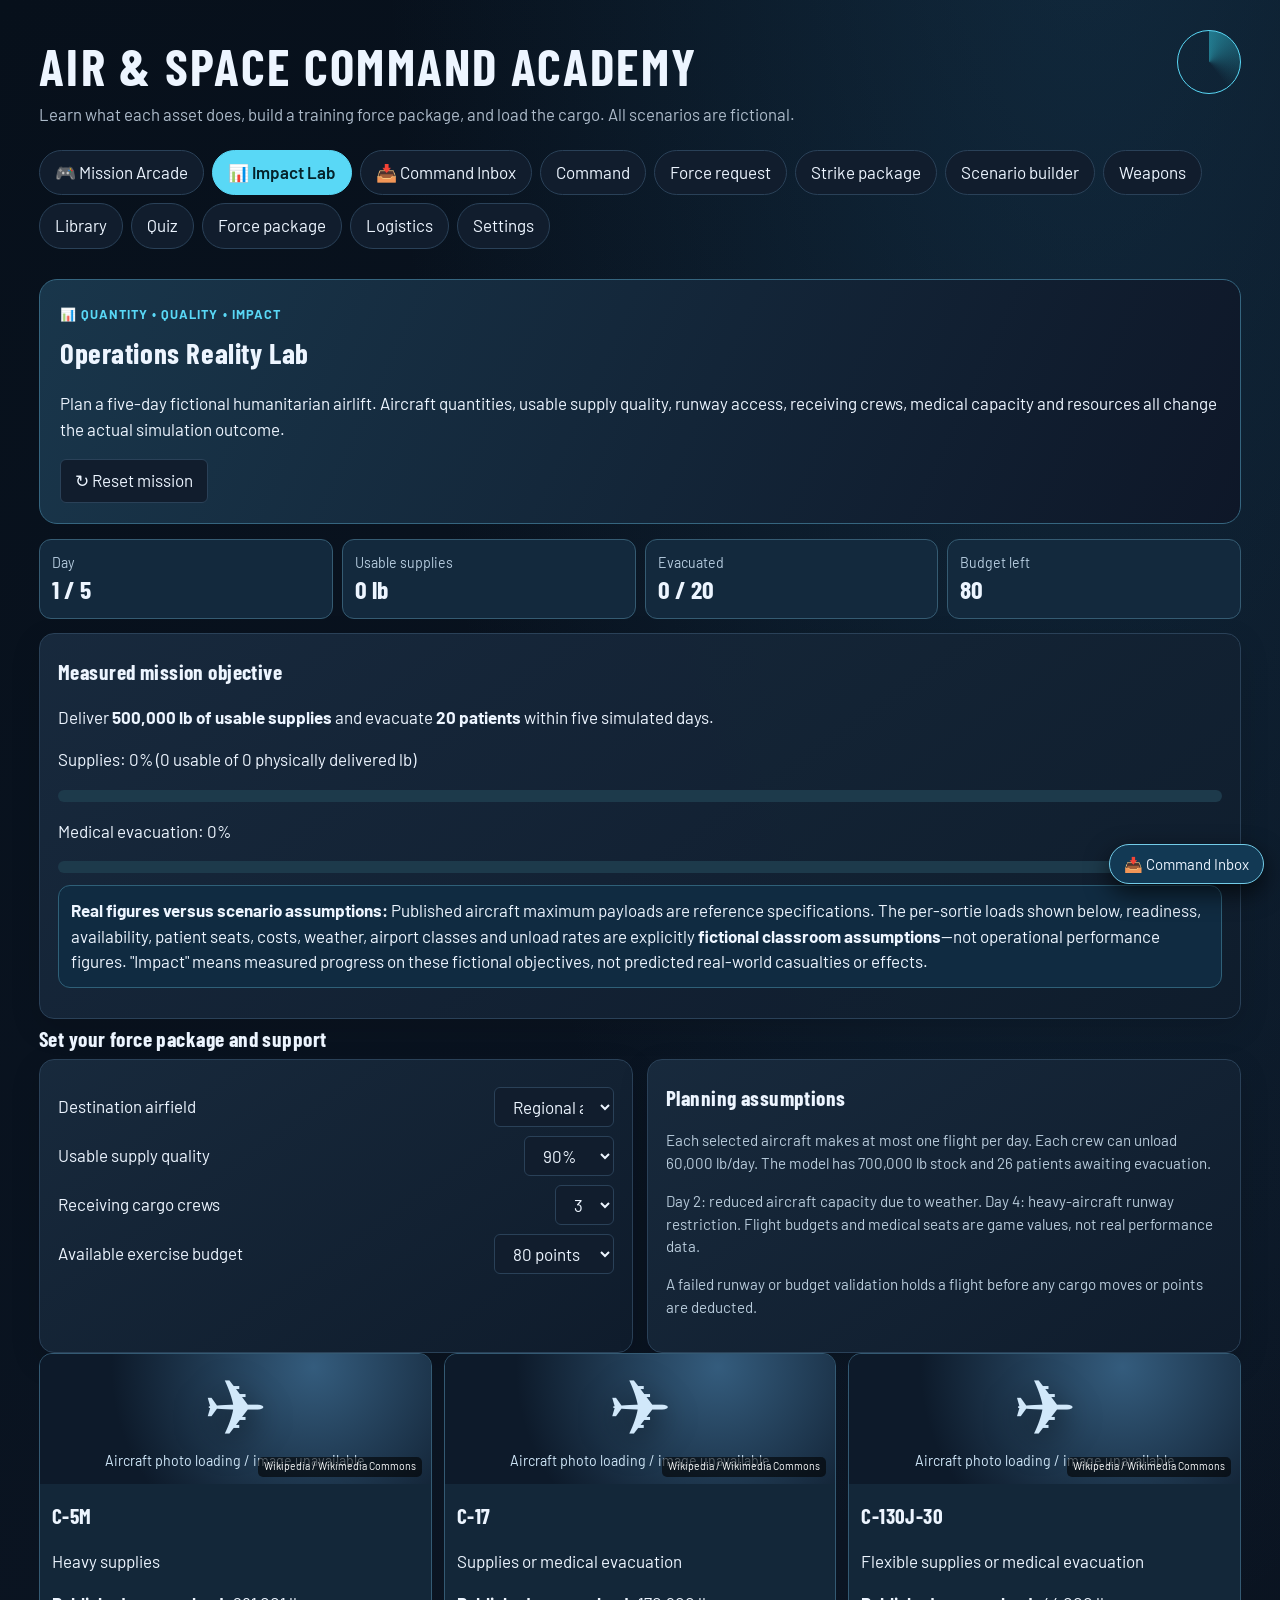
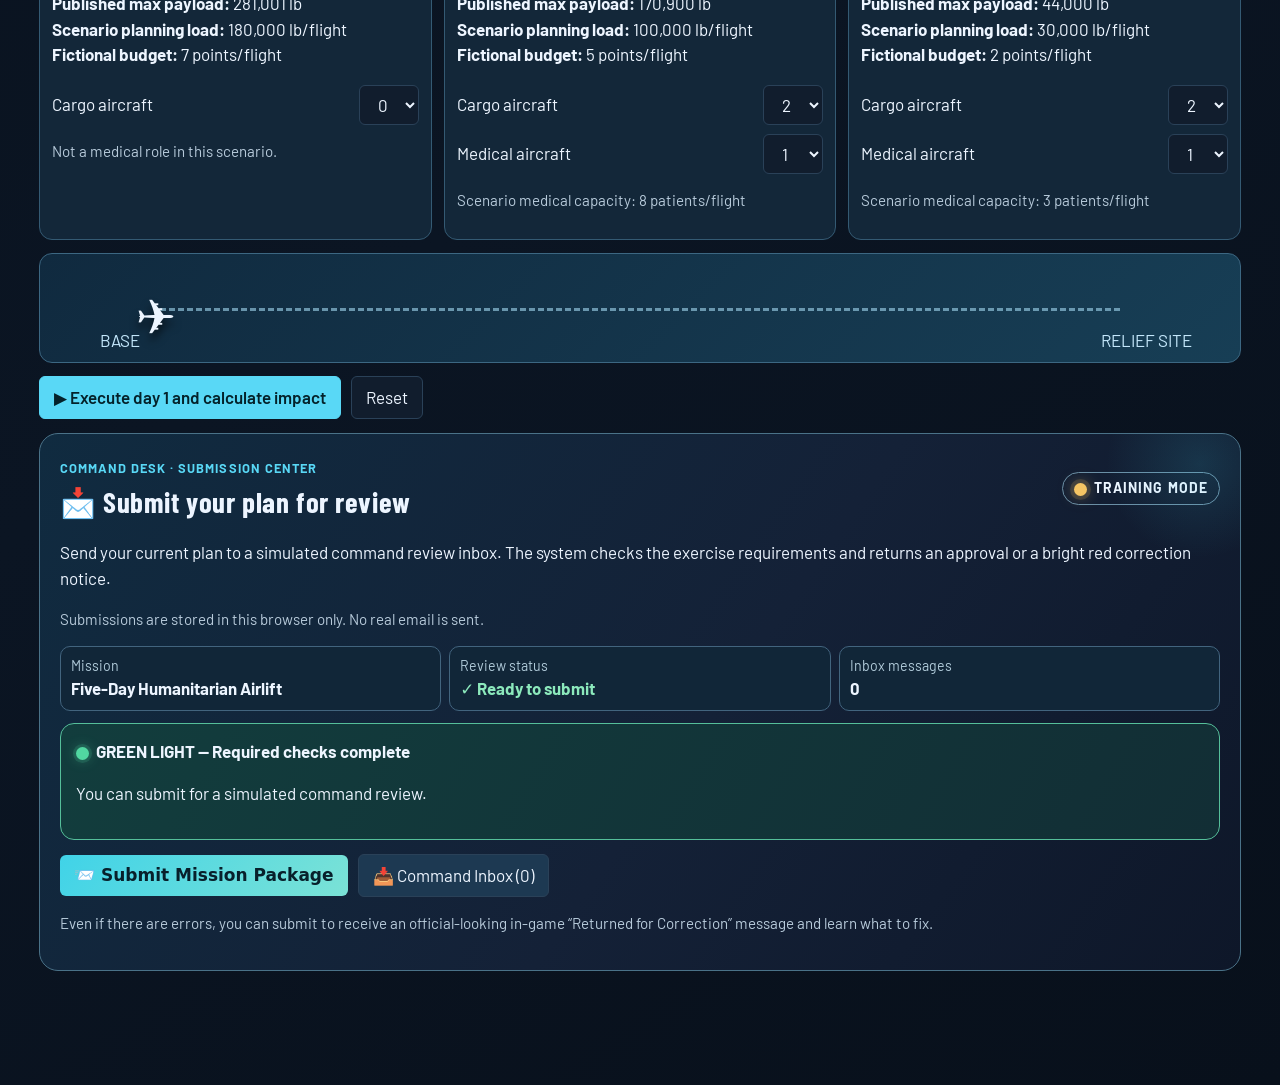
==== commit 193d2fd5: "Connect mission submission and red alert command inbox to opt.html" ====
--- a/opt.html
+++ b/opt.html
@@ -157,7 +157,7 @@
 .impact-log{max-height:225px;overflow:auto;list-style:none;padding:0}.impact-log li{border-left:3px solid #4381a1;padding:7px 10px;margin:6px 0;background:#152b3b}
 @media(prefers-reduced-motion:reduce){.impact-flights{animation:none}}
 
-</style></head><body>
+</style><link rel="stylesheet" href="review.css?v=3"></head><body>
 <header><div class="radar" aria-hidden="true"></div><h1>Air &amp; Space Command Academy</h1>
 <p>Learn what each asset does, build a training force package, and load the cargo. All scenarios are fictional.</p></header>
 <nav id="nav" aria-label="Main"></nav>
@@ -768,4 +768,4 @@
 S.view='impact';
 
 draw();
-</script></body></html>+</script><script src="review.js?v=3"></script></body></html>
--- a/review.css
+++ b/review.css
@@ -0,0 +1,40 @@
+
+/* Air & Space Command Academy — Command Review System */
+.review-shell{background:linear-gradient(125deg,#102b40,#142137 55%,#0e1729);border:1px solid #4a7288;padding:20px;border-radius:19px;margin:14px 0;position:relative;overflow:hidden}
+.review-shell:before{content:"";position:absolute;right:-55px;top:-65px;width:190px;height:190px;background:radial-gradient(circle,#42d3ef22,transparent 70%);pointer-events:none}
+.review-head{display:flex;gap:16px;align-items:center;justify-content:space-between;flex-wrap:wrap}
+.review-head h2{margin:0}.review-pill{font-weight:700;font-size:.82em;letter-spacing:.08em;padding:5px 11px;border:1px solid #6a8fa6;border-radius:40px}
+.review-led{display:inline-block;width:13px;height:13px;border-radius:50%;background:#51d7a1;box-shadow:0 0 0 3px #51d7a126,0 0 13px #51d7a16c;vertical-align:middle;margin-right:7px}
+.review-led.red{background:#ff6767;box-shadow:0 0 0 4px #ff535327,0 0 16px #ff53538c}
+.review-led.amber{background:#f5c564;box-shadow:0 0 0 4px #f5c56423,0 0 15px #f5c56485}
+.review-alert{border:1px solid #ff7474;background:linear-gradient(120deg,#60262d,#371e2a);border-radius:14px;padding:15px;margin:12px 0;color:#fff0f0}
+.review-alert .review-led{animation:review-blink 1s ease-in-out infinite}
+@keyframes review-blink{50%{opacity:.25;box-shadow:0 0 0 1px #ff535327}}
+.review-okay{border:1px solid #55bf9a;background:linear-gradient(120deg,#123d3d,#122e35);border-radius:14px;padding:15px;margin:12px 0}
+.review-issues{margin:10px 0;padding-left:21px}.review-issues li{margin:5px 0}
+.review-actions{display:flex;gap:10px;flex-wrap:wrap;align-items:center;margin-top:14px}
+.review-primary{background:linear-gradient(130deg,#40d3e8,#7be2d6)!important;color:#08202b!important;border:0!important;font-weight:800}
+.review-secondary{background:#1d3952!important}
+.review-meta{display:grid;grid-template-columns:repeat(auto-fit,minmax(120px,1fr));gap:8px;margin:10px 0}
+.review-meta>div{border:1px solid #42647e;border-radius:10px;padding:8px 10px;background:#112638}
+.review-meta small{display:block;color:#b0cad9}.review-meta strong{font-size:1.05rem}
+.review-inbox{display:grid;grid-template-columns:minmax(210px,1fr) minmax(280px,1.7fr);gap:13px}
+.review-mail-list{max-height:560px;overflow:auto;border:1px solid #3c5a72;border-radius:12px;background:#132537}
+.review-mail{width:100%;text-align:left;border:0!important;border-bottom:1px solid #304a5b!important;border-radius:0!important;padding:13px!important;background:transparent!important}
+.review-mail.selected{background:#1c4860!important}
+.review-mail strong,.review-mail small{display:block}.review-mail small{color:#aac4d5}
+.review-detail{border:1px solid #40617a;border-radius:12px;padding:17px;background:#152b3d;min-height:230px}
+.review-stamp{font:800 1.25em 'Barlow Condensed',sans-serif;letter-spacing:.08em;padding:6px 11px;border:2px solid;border-radius:6px;display:inline-block;transform:rotate(-3deg);margin:8px 0}
+.review-stamp.approved{color:#71e0a6}.review-stamp.returned{color:#ff9d87}
+.review-overlay{position:fixed;inset:0;z-index:10000;background:#030b13d6;display:flex;align-items:center;justify-content:center;padding:15px;backdrop-filter:blur(5px)}
+.review-modal{width:min(640px,100%);max-height:90vh;overflow:auto;background:linear-gradient(135deg,#152e45,#101c2b);border:1px solid #578aa6;box-shadow:0 25px 100px #000a;border-radius:19px;padding:24px;animation:review-pop .24s ease}
+.review-modal h2{font-size:2rem;margin:8px 0}
+.review-modal .review-alert{margin-top:15px}
+@keyframes review-pop{from{transform:scale(.95) translateY(8px);opacity:.3}to{transform:scale(1);opacity:1}}
+.review-float{position:fixed;bottom:16px;right:16px;z-index:7000;box-shadow:0 9px 25px #000a;border:1px solid #73cce8!important;background:#123954!important;border-radius:99px!important;font-size:.88em}
+.review-badge{font-size:.78em;color:#fff;background:#bd3f4d;padding:2px 6px;border-radius:11px;margin-left:5px}
+.review-asset-images{display:flex;gap:6px;flex-wrap:wrap;margin:10px 0}
+.review-asset-images .photo-wrap{width:118px;height:78px;border-radius:8px;overflow:hidden}
+.review-asset-images small{display:block;width:118px;font-size:.7em}
+@media(max-width:680px){.review-inbox{grid-template-columns:1fr}.review-modal{padding:17px}.review-float{right:8px;bottom:8px}.review-shell{padding:14px}}
+@media(prefers-reduced-motion:reduce){.review-alert .review-led,.review-modal{animation:none!important}}
